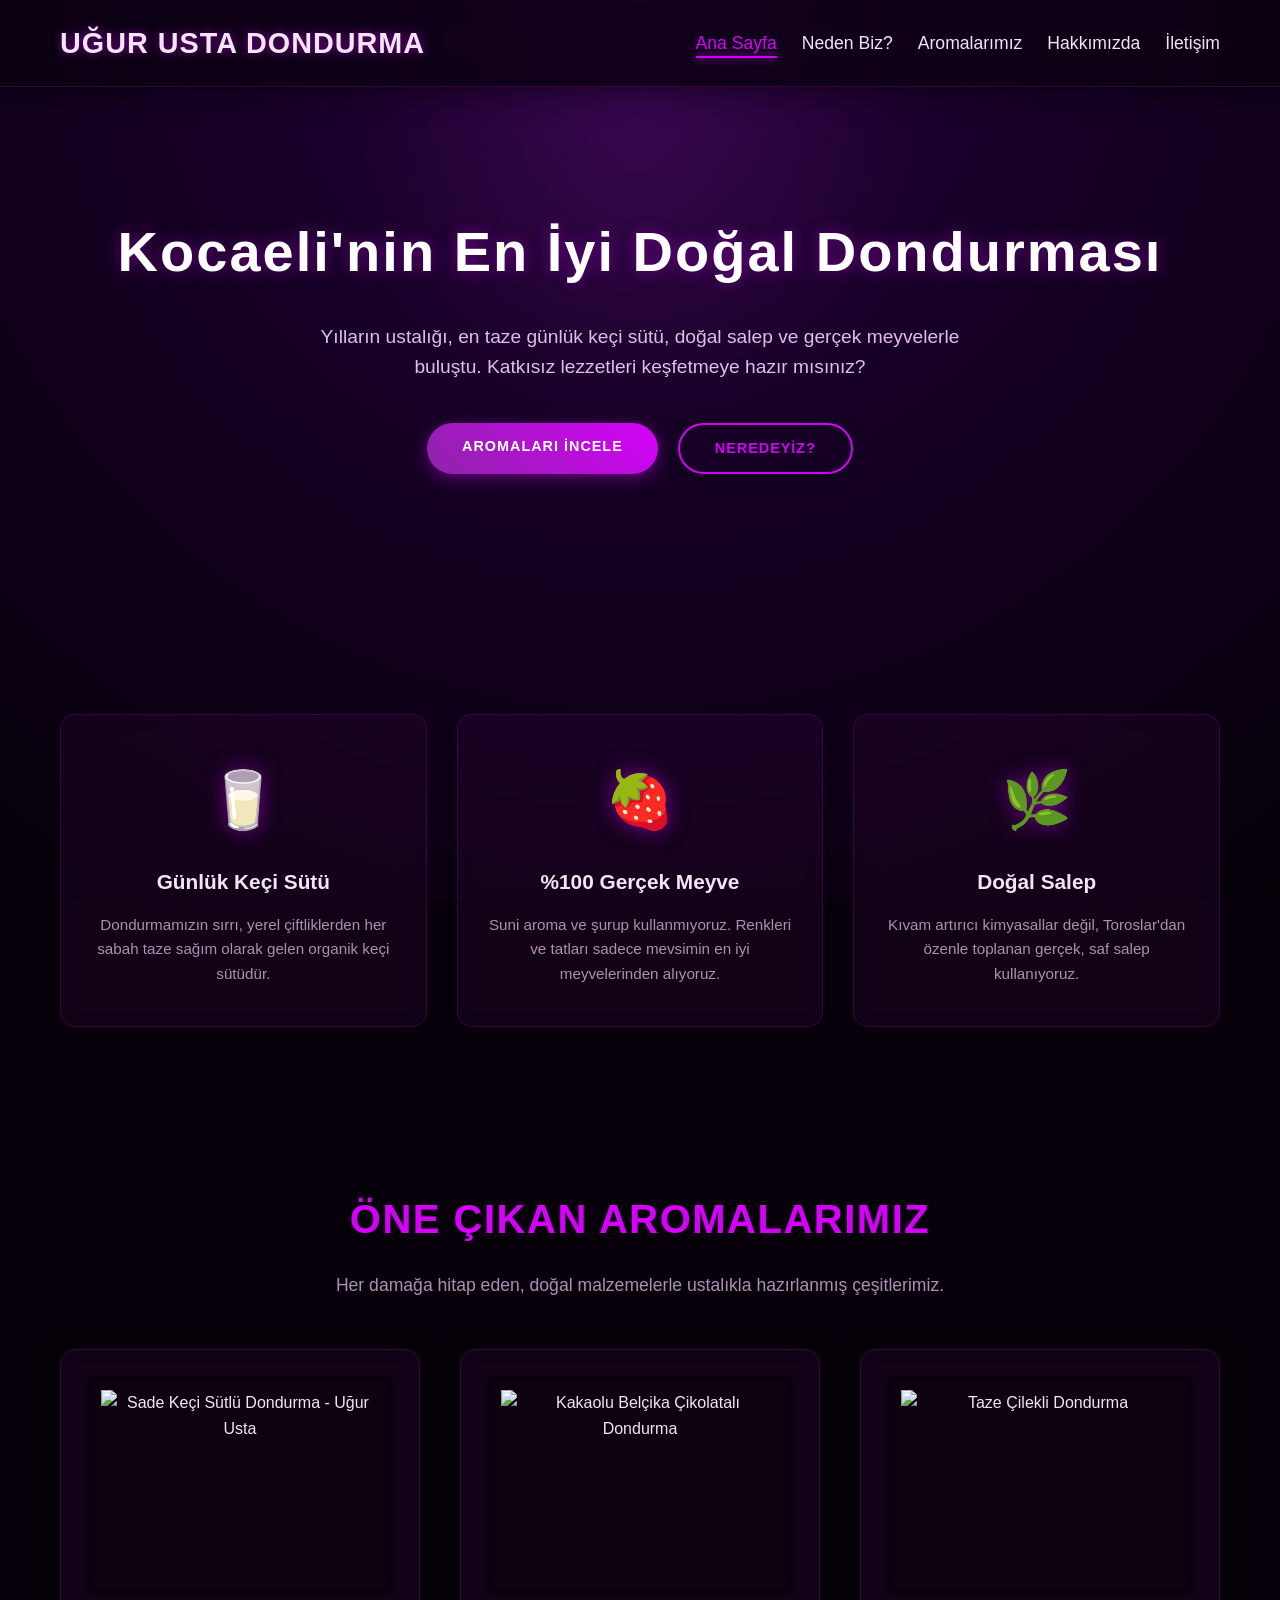
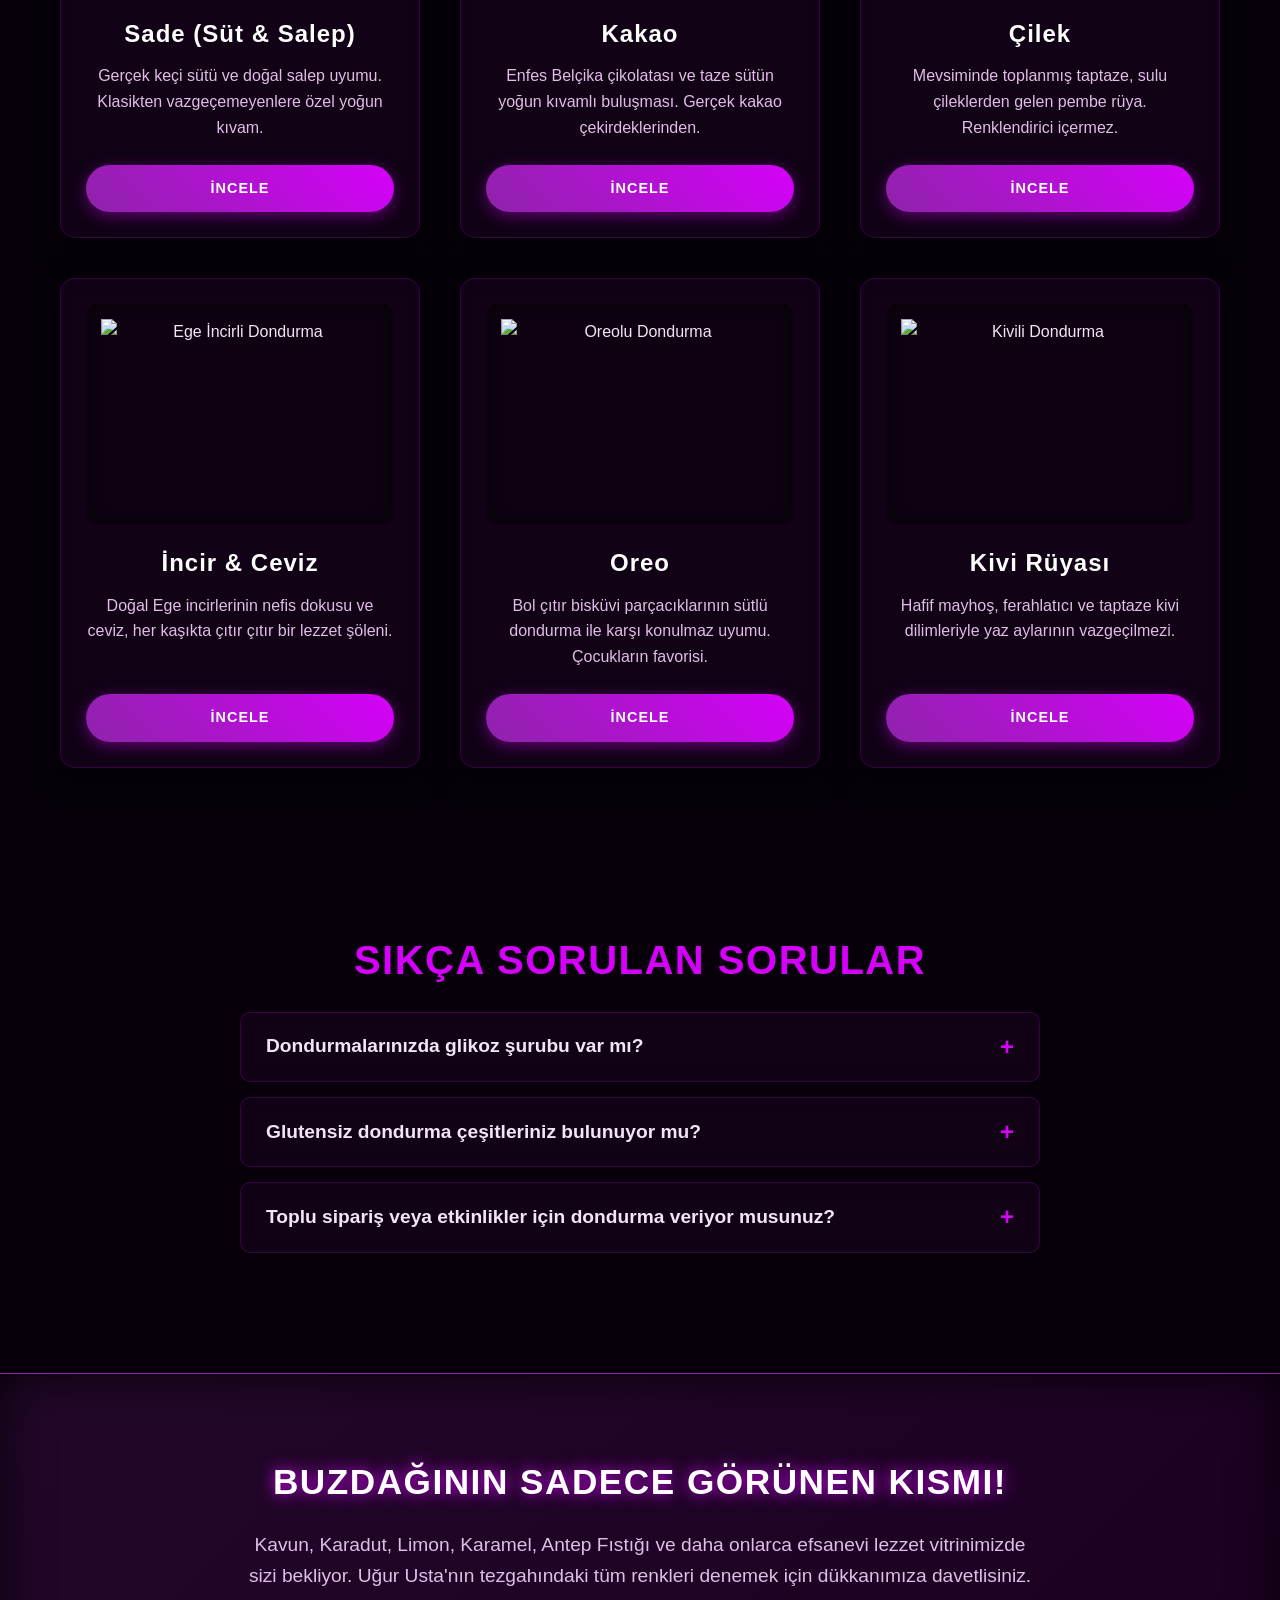
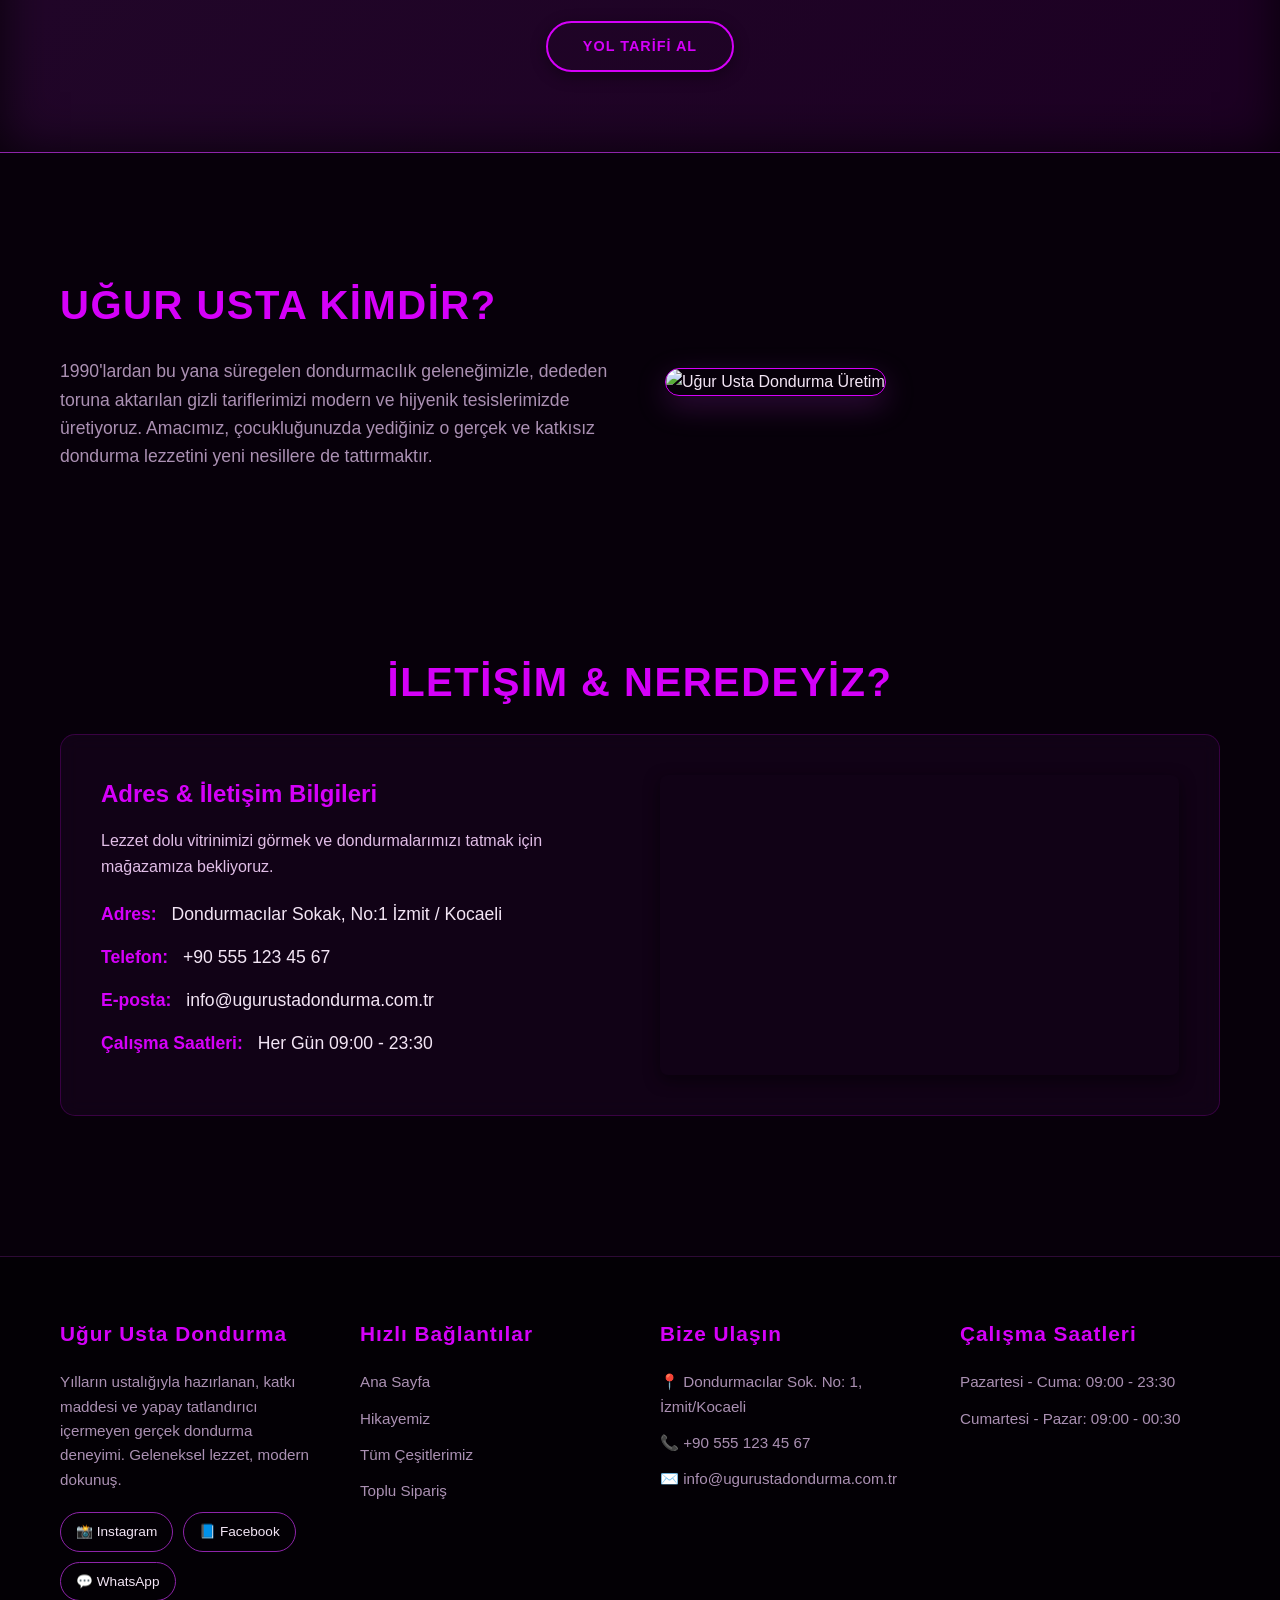
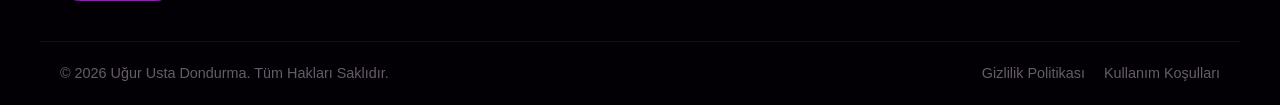
==== index.html @ 8ea198be "Add files via upload" ====
<!DOCTYPE html>
<html lang="tr">
<head>
    <meta charset="UTF-8">
    <meta name="viewport" content="width=device-width, initial-scale=1.0">
    
    <title>Uğur Usta Dondurma | Kocaeli'nin En İyi Doğal Dondurması</title>
    <meta name="description" content="Kocaeli'de günlük keçi sütü, gerçek meyveler ve salep ile hazırlanan %100 doğal, katkısız Uğur Usta Dondurması. İncir, Kakao, Oreo ve daha fazlası.">
    <meta name="keywords" content="dondurma, doğal dondurma, kocaeli dondurmacı, keçi sütlü dondurma, katkısız dondurma, uğur usta dondurma, taze dondurma">
    <meta name="author" content="Uğur Usta Dondurma">
    <link rel="canonical" href="https://www.ugurustadondurma.com.tr/">

    <meta property="og:title" content="Uğur Usta Dondurma | Doğal, Taze ve Gerçek Lezzet">
    <meta property="og:description" content="Gerçek keçi sütü ve Ege inciriyle hazırlanan efsanevi dondurmalarımızı keşfedin. Katkısız lezzet!">
    <meta property="og:image" content="images/og-image.jpg">
    <meta property="og:url" content="https://www.ugurustadondurma.com.tr/">
    <meta property="og:type" content="restaurant.ice_cream">
    
    <link rel="stylesheet" href="style.css">

    <script type="application/ld+json">
    {
      "@context": "https://schema.org",
      "@type": "IceCreamShop",
      "name": "Uğur Usta Dondurma",
      "image": "https://www.ugurustadondurma.com.tr/images/logo.webp",
      "@id": "",
      "url": "https://www.ugurustadondurma.com.tr",
      "telephone": "+905551234567",
      "address": {
        "@type": "PostalAddress",
        "streetAddress": "Dondurmacılar Sok. No: 1",
        "addressLocality": "İzmit",
        "addressRegion": "Kocaeli",
        "postalCode": "41000",
        "addressCountry": "TR"
      },
      "geo": {
        "@type": "GeoCoordinates",
        "latitude": 40.7654,
        "longitude": 29.9408
      },
      "openingHoursSpecification": {
        "@type": "OpeningHoursSpecification",
        "dayOfWeek": [
          "Monday", "Tuesday", "Wednesday", "Thursday", "Friday", "Saturday", "Sunday"
        ],
        "opens": "09:00",
        "closes": "23:30"
      },
      "priceRange": "₺₺"
    }
    </script>
</head>
<body>

    <header class="site-header">
        <div class="container header-container">
            <div class="logo">
                <a href="index.html" aria-label="Ana Sayfaya Dön">
                    <span class="logo-text">Uğur Usta Dondurma</span>
                </a>
            </div>
            <nav class="main-nav" aria-label="Ana Menü">
                <ul>
                    <li><a href="index.html" aria-current="page">Ana Sayfa</a></li>
                    <li><a href="#neden-biz">Neden Biz?</a></li>
                    <li><a href="#aromalar">Aromalarımız</a></li>
                    <li><a href="#hakkimizda">Hakkımızda</a></li>
                    <li><a href="#iletisim">İletişim</a></li>
                </ul>
            </nav>
        </div>
    </header>

    <main>
        <section class="hero-section">
            <div class="container">
                <h1>Kocaeli'nin En İyi Doğal Dondurması</h1>
                <p class="hero-subtitle">Yılların ustalığı, en taze günlük keçi sütü, doğal salep ve gerçek meyvelerle buluştu. Katkısız lezzetleri keşfetmeye hazır mısınız?</p>
                <div class="hero-buttons">
                    <a href="#aromalar" class="btn btn-primary">Aromaları İncele</a>
                    <a href="#iletisim" class="btn btn-secondary">Neredeyiz?</a>
                </div>
            </div>
        </section>

        <section id="neden-biz" class="features-section">
            <div class="container">
                <div class="features-grid">
                    <div class="feature-box">
                        <span class="feature-icon">🥛</span>
                        <h3>Günlük Keçi Sütü</h3>
                        <p>Dondurmamızın sırrı, yerel çiftliklerden her sabah taze sağım olarak gelen organik keçi sütüdür.</p>
                    </div>
                    <div class="feature-box">
                        <span class="feature-icon">🍓</span>
                        <h3>%100 Gerçek Meyve</h3>
                        <p>Suni aroma ve şurup kullanmıyoruz. Renkleri ve tatları sadece mevsimin en iyi meyvelerinden alıyoruz.</p>
                    </div>
                    <div class="feature-box">
                        <span class="feature-icon">🌿</span>
                        <h3>Doğal Salep</h3>
                        <p>Kıvam artırıcı kimyasallar değil, Toroslar'dan özenle toplanan gerçek, saf salep kullanıyoruz.</p>
                    </div>
                </div>
            </div>
        </section>

        <section id="aromalar" class="flavors-section">
            <div class="container">
                <h2>Öne Çıkan Aromalarımız</h2>
                <p class="section-desc">Her damağa hitap eden, doğal malzemelerle ustalıkla hazırlanmış çeşitlerimiz.</p>
                
                <div class="cards-grid">
                    <article class="flavor-card">
                        <img src="images/sade.webp" alt="Sade Keçi Sütlü Dondurma - Uğur Usta" loading="lazy" width="300" height="200">
                        <h3>Sade (Süt & Salep)</h3>
                        <p>Gerçek keçi sütü ve doğal salep uyumu. Klasikten vazgeçemeyenlere özel yoğun kıvam.</p>
                        <a href="sade.html" class="btn" title="Sade Dondurma Detayları">İncele</a>
                    </article>

                    <article class="flavor-card">
                        <img src="images/kakao.webp" alt="Kakaolu Belçika Çikolatalı Dondurma" loading="lazy" width="300" height="200">
                        <h3>Kakao</h3>
                        <p>Enfes Belçika çikolatası ve taze sütün yoğun kıvamlı buluşması. Gerçek kakao çekirdeklerinden.</p>
                        <a href="kakao.html" class="btn" title="Kakaolu Dondurma Detayları">İncele</a>
                    </article>

                    <article class="flavor-card">
                        <img src="images/cilek.webp" alt="Taze Çilekli Dondurma" loading="lazy" width="300" height="200">
                        <h3>Çilek</h3>
                        <p>Mevsiminde toplanmış taptaze, sulu çileklerden gelen pembe rüya. Renklendirici içermez.</p>
                        <a href="cilek.html" class="btn" title="Çilekli Dondurma Detayları">İncele</a>
                    </article>

                    <article class="flavor-card">
                        <img src="images/incir.webp" alt="Ege İncirli Dondurma" loading="lazy" width="300" height="200">
                        <h3>İncir & Ceviz</h3>
                        <p>Doğal Ege incirlerinin nefis dokusu ve ceviz, her kaşıkta çıtır çıtır bir lezzet şöleni.</p>
                        <a href="incir.html" class="btn" title="İncirli Dondurma Detayları">İncele</a>
                    </article>

                    <article class="flavor-card">
                        <img src="images/oreo.webp" alt="Oreolu Dondurma" loading="lazy" width="300" height="200">
                        <h3>Oreo</h3>
                        <p>Bol çıtır bisküvi parçacıklarının sütlü dondurma ile karşı konulmaz uyumu. Çocukların favorisi.</p>
                        <a href="oreo.html" class="btn" title="Oreolu Dondurma Detayları">İncele</a>
                    </article>

                    <article class="flavor-card">
                        <img src="images/kivi.webp" alt="Kivili Dondurma" loading="lazy" width="300" height="200">
                        <h3>Kivi Rüyası</h3>
                        <p>Hafif mayhoş, ferahlatıcı ve taptaze kivi dilimleriyle yaz aylarının vazgeçilmezi.</p>
                        <a href="kivi.html" class="btn" title="Kivili Dondurma Detayları">İncele</a>
                    </article>
                </div>
            </div>
        </section>

        <section class="faq-section">
            <div class="container">
                <h2>Sıkça Sorulan Sorular</h2>
                <div class="faq-accordion">
                    <details>
                        <summary>Dondurmalarınızda glikoz şurubu var mı?</summary>
                        <p>Hayır, Uğur Usta Dondurma olarak ürünlerimizde kesinlikle glikoz şurubu, suni tatlandırıcı veya renklendirici kullanmıyoruz. Sadece %100 pancar şekeri tercih ediyoruz.</p>
                    </details>
                    <details>
                        <summary>Glutensiz dondurma çeşitleriniz bulunuyor mu?</summary>
                        <p>Evet, meyveli (sorbe) ve sade sütlü dondurmalarımız tamamen glutensizdir. Bisküvili (Oreo vb.) çeşitlerimiz hariç güvenle tüketebilirsiniz.</p>
                    </details>
                    <details>
                        <summary>Toplu sipariş veya etkinlikler için dondurma veriyor musunuz?</summary>
                        <p>Düğün, nişan, doğum günü gibi özel etkinlikleriniz için Kocaeli içi özel soğutuculu araçlarımızla kilo ile dondurma siparişi almaktayız. Detaylar için iletişime geçebilirsiniz.</p>
                    </details>
                </div>
            </div>
        </section>

        <section class="cta-section">
            <div class="container cta-container">
                <div class="cta-content">
                    <h2>Buzdağının Sadece Görünen Kısmı!</h2>
                    <p>Kavun, Karadut, Limon, Karamel, Antep Fıstığı ve daha onlarca efsanevi lezzet vitrinimizde sizi bekliyor. Uğur Usta'nın tezgahındaki tüm renkleri denemek için dükkanımıza davetlisiniz.</p>
                    <a href="#iletisim" class="btn btn-outline">Yol Tarifi Al</a>
                </div>
            </div>
        </section>

        <section id="hakkimizda" class="about-section">
            <div class="container about-grid">
                <div class="about-text">
                    <h2>Uğur Usta Kimdir?</h2>
                    <p>1990'lardan bu yana süregelen dondurmacılık geleneğimizle, dededen toruna aktarılan gizli tariflerimizi modern ve hijyenik tesislerimizde üretiyoruz. Amacımız, çocukluğunuzda yediğiniz o gerçek ve katkısız dondurma lezzetini yeni nesillere de tattırmaktır.</p>
                </div>
                <div class="about-image">
                    <img src="images/ugur-usta-hakkimizda.webp" alt="Uğur Usta Dondurma Üretim" loading="lazy">
                </div>
            </div>
        </section>

        <section id="iletisim" class="contact-section">
            <div class="container">
                <h2>İletişim & Neredeyiz?</h2>
                <div class="contact-grid">
                    <div class="contact-info-box">
                        <h3>Adres & İletişim Bilgileri</h3>
                        <p>Lezzet dolu vitrinimizi görmek ve dondurmalarımızı tatmak için mağazamıza bekliyoruz.</p>
                        <ul class="contact-list">
                            <li><strong>Adres:</strong> Dondurmacılar Sokak, No:1 İzmit / Kocaeli</li>
                            <li><strong>Telefon:</strong> <a href="tel:+905551234567">+90 555 123 45 67</a></li>
                            <li><strong>E-posta:</strong> <a href="mailto:info@ugurustadondurma.com.tr">info@ugurustadondurma.com.tr</a></li>
                            <li><strong>Çalışma Saatleri:</strong> Her Gün 09:00 - 23:30</li>
                        </ul>
                    </div>
                    <div class="map-box">
                        <iframe 
                            src="https://www.google.com/maps/embed?pb=!1m18!1m12!1m3!1d3022.6174681640537!2d29.9385966!3d40.765432!2m3!1f0!2f0!3f0!3m2!1i1024!2i768!4f13.1!3m3!1m2!1s0x14cb4f66114eb70f%3A0x8e821b2b801a3!2zS29jYWVsaQ!5e0!3m2!1str!2str!4v1690000000000!5m2!1str!2str" 
                            width="100%" 
                            height="300" 
                            style="border:0; border-radius: 8px;" 
                            allowfullscreen="" 
                            loading="lazy" 
                            referrerpolicy="no-referrer-when-downgrade"
                            title="Uğur Usta Dondurma Harita Konumu">
                        </iframe>
                    </div>
                </div>
            </div>
        </section>
    </main>

    <footer class="site-footer">
        <div class="container footer-grid">
            
            <div class="footer-col brand-col">
                <h3>Uğur Usta Dondurma</h3>
                <p>Yılların ustalığıyla hazırlanan, katkı maddesi ve yapay tatlandırıcı içermeyen gerçek dondurma deneyimi. Geleneksel lezzet, modern dokunuş.</p>
                <div class="footer-social">
                    <a href="#" target="_blank" aria-label="Instagram Sayfamız">📸 Instagram</a>
                    <a href="#" target="_blank" aria-label="Facebook Sayfamız">📘 Facebook</a>
                    <a href="#" target="_blank" aria-label="WhatsApp İletişim">💬 WhatsApp</a>
                </div>
            </div>
            
            <div class="footer-col links-col">
                <h4>Hızlı Bağlantılar</h4>
                <ul>
                    <li><a href="index.html">Ana Sayfa</a></li>
                    <li><a href="#hakkimizda">Hikayemiz</a></li>
                    <li><a href="#aromalar">Tüm Çeşitlerimiz</a></li>
                    <li><a href="toplu-siparis.html">Toplu Sipariş</a></li>
                </ul>
            </div>

            <div class="footer-col contact-col">
                <h4>Bize Ulaşın</h4>
                <address>
                    <p>📍 Dondurmacılar Sok. No: 1, İzmit/Kocaeli</p>
                    <p>📞 <a href="tel:+905551234567">+90 555 123 45 67</a></p>
                    <p>✉️ <a href="mailto:info@ugurustadondurma.com.tr">info@ugurustadondurma.com.tr</a></p>
                </address>
            </div>
            
            <div class="footer-col hours-col">
                <h4>Çalışma Saatleri</h4>
                <ul class="hours-list">
                    <li><span>Pazartesi - Cuma:</span> <time datetime="09:00">09:00</time> - <time datetime="23:30">23:30</time></li>
                    <li><span>Cumartesi - Pazar:</span> <time datetime="09:00">09:00</time> - <time datetime="00:30">00:30</time></li>
                </ul>
            </div>

        </div>
        <div class="footer-bottom">
            <div class="container bottom-container">
                <p>&copy; 2026 Uğur Usta Dondurma. Tüm Hakları Saklıdır.</p>
                <div class="legal-links">
                    <a href="gizlilik-politikasi.html">Gizlilik Politikası</a>
                    <a href="kullanim-kosullari.html">Kullanım Koşulları</a>
                </div>
            </div>
        </div>
    </footer>

</body>
</html>
---- style.css ----
/* ==========================================================================
   UĞUR USTA DONDURMA - GELİŞMİŞ TEMA AYARLARI VE RENK PALETİ
   ========================================================================== */

:root {
    /* Siyah ve Koyu Mor Tonları */
    --bg-dark: #07000a; 
    --bg-gradient: radial-gradient(circle at top center, #23003a 0%, #050008 100%);
    
    /* Mor Tonları (Ön Planda) */
    --purple-primary: #8e24aa; 
    --purple-light: #e1bee7; 
    --purple-neon: #d500f9; 
    
    /* Cam Efekti Arka Planları (Glassmorphism) */
    --glass-bg: rgba(142, 36, 170, 0.08);
    --glass-border: rgba(213, 0, 249, 0.2);
    
    /* Metin Renkleri */
    --text-main: #f3e5f5; 
    --text-muted: #ab90b3; 
}

* {
    margin: 0;
    padding: 0;
    box-sizing: border-box;
    font-family: 'Segoe UI', Tahoma, Geneva, Verdana, sans-serif;
}

body {
    background: var(--bg-dark);
    background-image: var(--bg-gradient);
    background-attachment: fixed;
    color: var(--text-main);
    line-height: 1.6;
    min-height: 100vh;
    overflow-x: hidden;
}

.container {
    max-width: 1200px;
    margin: 0 auto;
    padding: 0 20px;
}

/* ==========================================================================
   HEADER & NAVİGASYON (Cam Efektli Üst Menü)
   ========================================================================== */
.site-header {
    background: rgba(7, 0, 10, 0.6);
    backdrop-filter: blur(15px);
    -webkit-backdrop-filter: blur(15px);
    border-bottom: 1px solid var(--glass-border);
    padding: 20px 0;
    position: sticky;
    top: 0;
    z-index: 1000;
    box-shadow: 0 4px 30px rgba(0, 0, 0, 0.5);
}

.header-container {
    display: flex;
    justify-content: space-between;
    align-items: center;
}

.logo a {
    text-decoration: none;
    color: var(--text-main);
    font-size: 1.8rem;
    font-weight: 800;
    letter-spacing: 1px;
    text-transform: uppercase;
    text-shadow: 0 0 10px rgba(213, 0, 249, 0.6);
    transition: text-shadow 0.3s ease;
}

.logo a:hover {
    text-shadow: 0 0 20px var(--purple-neon);
}

.main-nav ul {
    list-style: none;
    display: flex;
    gap: 25px;
}

.main-nav a {
    text-decoration: none;
    color: var(--text-main);
    font-weight: 500;
    font-size: 1.1rem;
    position: relative;
    padding-bottom: 5px;
    transition: color 0.3s;
}

.main-nav a::after {
    content: '';
    position: absolute;
    width: 0;
    height: 2px;
    bottom: 0;
    left: 0;
    background-color: var(--purple-neon);
    transition: width 0.3s ease;
    box-shadow: 0 0 8px var(--purple-neon);
}

.main-nav a:hover, .main-nav a[aria-current="page"] {
    color: var(--purple-neon);
}

.main-nav a:hover::after, .main-nav a[aria-current="page"]::after {
    width: 100%;
}

/* ==========================================================================
   HERO (KARŞILAMA ALANI) VE BUTONLAR
   ========================================================================== */
.hero-section {
    text-align: center;
    padding: 120px 20px;
    position: relative;
    overflow: hidden;
}

.hero-section::before {
    content: '';
    position: absolute;
    top: -50%;
    left: 50%;
    transform: translateX(-50%);
    width: 600px;
    height: 600px;
    background: radial-gradient(circle, rgba(142,36,170,0.2) 0%, rgba(0,0,0,0) 70%);
    z-index: -1;
}

.hero-section h1 {
    font-size: 3.5rem;
    margin-bottom: 25px;
    color: #fff;
    text-shadow: 0 0 15px rgba(213, 0, 249, 0.4);
    letter-spacing: 2px;
}

.hero-subtitle {
    font-size: 1.2rem;
    color: var(--purple-light);
    max-width: 700px;
    margin: 0 auto 40px auto;
}

.hero-buttons {
    display: flex;
    justify-content: center;
    gap: 20px;
    flex-wrap: wrap;
}

/* Genel Buton Stili */
.btn {
    display: inline-block;
    padding: 12px 35px;
    text-decoration: none;
    border-radius: 30px;
    font-weight: 600;
    letter-spacing: 1px;
    text-transform: uppercase;
    font-size: 0.9rem;
    transition: all 0.3s ease;
    cursor: pointer;
}

.btn-primary, .flavor-card .btn {
    background: linear-gradient(45deg, var(--purple-primary), var(--purple-neon));
    color: #fff;
    box-shadow: 0 4px 15px rgba(213, 0, 249, 0.4);
    border: none;
}

.btn-primary:hover, .flavor-card .btn:hover {
    transform: scale(1.05);
    box-shadow: 0 6px 25px rgba(213, 0, 249, 0.7);
}

.btn-secondary, .btn-outline {
    background: transparent;
    color: var(--purple-neon);
    border: 2px solid var(--purple-neon);
    box-shadow: 0 4px 15px rgba(0, 0, 0, 0.4);
}

.btn-secondary:hover, .btn-outline:hover {
    background: var(--purple-neon);
    color: #fff;
    transform: scale(1.05);
    box-shadow: 0 6px 25px rgba(213, 0, 249, 0.5);
}

/* ==========================================================================
   GENEL BÖLÜM (SECTION) AYARLARI
   ========================================================================== */
section {
    padding: 80px 0;
}

section h2 {
    text-align: center;
    color: var(--purple-neon);
    margin-bottom: 20px;
    font-size: 2.5rem;
    text-transform: uppercase;
    letter-spacing: 1.5px;
}

.section-desc {
    text-align: center;
    margin-bottom: 50px;
    color: var(--text-muted);
    font-size: 1.1rem;
}

/* ==========================================================================
   NEDEN BİZ? (ÖZELLİKLER BÖLÜMÜ)
   ========================================================================== */
.features-grid {
    display: grid;
    grid-template-columns: repeat(auto-fit, minmax(300px, 1fr));
    gap: 30px;
    margin-top: 40px;
}

.feature-box {
    background: var(--glass-bg);
    border: 1px solid var(--glass-border);
    border-radius: 15px;
    padding: 40px 25px;
    text-align: center;
    backdrop-filter: blur(10px);
    transition: transform 0.3s;
}

.feature-box:hover {
    transform: translateY(-5px);
    border-color: var(--purple-neon);
    box-shadow: 0 10px 30px rgba(142, 36, 170, 0.2);
}

.feature-icon {
    font-size: 3.5rem;
    display: block;
    margin-bottom: 20px;
    filter: drop-shadow(0 0 10px rgba(213, 0, 249, 0.5));
}

.feature-box h3 {
    color: var(--text-main);
    margin-bottom: 15px;
    font-size: 1.3rem;
}

.feature-box p {
    color: var(--text-muted);
    font-size: 0.95rem;
}

/* ==========================================================================
   AROMALAR (DONDURMA KARTLARI)
   ========================================================================== */
.cards-grid {
    display: grid;
    grid-template-columns: repeat(auto-fit, minmax(320px, 1fr));
    gap: 40px;
}

.flavor-card {
    background: var(--glass-bg);
    border: 1px solid var(--glass-border);
    border-radius: 15px;
    padding: 25px;
    text-align: center;
    backdrop-filter: blur(10px);
    -webkit-backdrop-filter: blur(10px);
    transition: all 0.4s ease;
    box-shadow: 0 10px 30px rgba(0, 0, 0, 0.5);
    position: relative;
    overflow: hidden;
    display: flex;
    flex-direction: column;
}

.flavor-card:hover {
    transform: translateY(-10px);
    border-color: var(--purple-neon);
    box-shadow: 0 15px 40px rgba(213, 0, 249, 0.2);
    background: rgba(142, 36, 170, 0.15);
}

.flavor-card img {
    width: 100%;
    height: 220px; 
    object-fit: contain; 
    border-radius: 10px;
    margin-bottom: 20px;
    background: rgba(0, 0, 0, 0.2); 
    padding: 15px; 
    box-shadow: inset 0 0 15px rgba(0,0,0,0.5);
    transition: transform 0.4s cubic-bezier(0.25, 0.46, 0.45, 0.94); 
    transform-origin: center; 
}

.flavor-card:hover img {
    transform: scale(1.08);
}

.flavor-card h3 {
    color: #fff;
    margin-bottom: 10px;
    font-size: 1.5rem;
    letter-spacing: 1px;
}

.flavor-card p {
    color: var(--purple-light);
    margin-bottom: 25px;
    flex-grow: 1; /* Butonların aynı hizada kalmasını sağlar */
}

/* ==========================================================================
   SIKÇA SORULAN SORULAR (FAQ ACCORDION)
   ========================================================================== */
.faq-accordion {
    max-width: 800px;
    margin: 0 auto;
    display: flex;
    flex-direction: column;
    gap: 15px;
}

.faq-accordion details {
    background: var(--glass-bg);
    border: 1px solid var(--glass-border);
    border-radius: 10px;
    padding: 15px 25px;
    backdrop-filter: blur(10px);
    transition: all 0.3s;
}

.faq-accordion details[open] {
    border-color: var(--purple-neon);
    box-shadow: 0 0 20px rgba(142, 36, 170, 0.2);
}

.faq-accordion summary {
    font-size: 1.2rem;
    font-weight: 600;
    color: var(--text-main);
    cursor: pointer;
    list-style: none;
    display: flex;
    justify-content: space-between;
    align-items: center;
}

.faq-accordion summary::-webkit-details-marker {
    display: none;
}

.faq-accordion summary::after {
    content: '+';
    font-size: 1.5rem;
    color: var(--purple-neon);
    transition: transform 0.3s;
}

.faq-accordion details[open] summary::after {
    transform: rotate(45deg);
}

.faq-accordion p {
    margin-top: 15px;
    padding-top: 15px;
    border-top: 1px solid rgba(255, 255, 255, 0.1);
    color: var(--text-muted);
}

/* ==========================================================================
   CTA (DÜKKANA DAVET ALANI)
   ========================================================================== */
.cta-section {
    background: linear-gradient(135deg, rgba(142, 36, 170, 0.2), rgba(213, 0, 249, 0.1));
    border-top: 1px solid var(--purple-primary);
    border-bottom: 1px solid var(--purple-primary);
    text-align: center;
    padding: 80px 20px;
    margin: 40px 0;
    box-shadow: inset 0 0 50px rgba(0,0,0,0.8);
}

.cta-content {
    max-width: 800px;
    margin: 0 auto;
}

.cta-content h2 {
    color: #fff;
    text-shadow: 0 0 15px var(--purple-neon);
    margin-bottom: 20px;
    font-size: 2.2rem;
}

.cta-content p {
    color: var(--purple-light);
    font-size: 1.2rem;
    margin-bottom: 30px;
}

/* ==========================================================================
   HAKKIMIZDA & İLETİŞİM ALANLARI
   ========================================================================== */
.about-grid {
    display: grid;
    grid-template-columns: 1fr 1fr;
    gap: 50px;
    align-items: center;
}

.about-text h2 {
    text-align: left;
}

.about-text p {
    font-size: 1.1rem;
    color: var(--text-muted);
    margin-bottom: 20px;
}

.about-image img {
    width: 100%;
    border-radius: 20px;
    border: 1px solid var(--purple-neon);
    box-shadow: 0 10px 30px rgba(142, 36, 170, 0.3);
}

.contact-grid {
    display: grid;
    grid-template-columns: 1fr 1fr;
    gap: 40px;
    background: var(--glass-bg);
    border: 1px solid var(--glass-border);
    padding: 40px;
    border-radius: 15px;
    backdrop-filter: blur(10px);
}

.contact-info-box h3 {
    color: var(--purple-neon);
    margin-bottom: 15px;
    font-size: 1.5rem;
}

.contact-info-box p {
    color: var(--purple-light);
    margin-bottom: 20px;
}

.contact-list {
    list-style: none;
}

.contact-list li {
    margin-bottom: 15px;
    font-size: 1.1rem;
    color: var(--text-main);
}

.contact-list strong {
    color: var(--purple-neon);
    margin-right: 10px;
}

.contact-list a {
    color: var(--text-main);
    text-decoration: none;
    transition: color 0.3s;
}

.contact-list a:hover {
    color: var(--purple-neon);
}

.map-box iframe {
    display: block;
    box-shadow: 0 5px 15px rgba(0,0,0,0.5);
}

/* ==========================================================================
   GELİŞMİŞ FOOTER (SEO UYUMLU FAT FOOTER)
   ========================================================================== */
.site-footer {
    background: #030005;
    border-top: 1px solid rgba(142, 36, 170, 0.3);
    padding: 60px 0 20px;
    margin-top: 60px;
}

.footer-grid {
    display: grid;
    grid-template-columns: repeat(auto-fit, minmax(220px, 1fr));
    gap: 40px;
    border-bottom: 1px solid rgba(142, 36, 170, 0.2);
    padding-bottom: 40px;
    margin-bottom: 20px;
}

.footer-col h3, .footer-col h4 {
    color: var(--purple-neon);
    margin-bottom: 20px;
    font-size: 1.3rem;
    letter-spacing: 1px;
}

.footer-col p, .footer-col address p, .footer-col li {
    color: var(--text-muted);
    font-size: 0.95rem;
    margin-bottom: 12px;
    font-style: normal;
}

.footer-col ul {
    list-style: none;
}

.footer-col a {
    color: var(--text-muted);
    text-decoration: none;
    transition: color 0.3s;
}

.footer-col a:hover {
    color: var(--purple-neon);
}

.footer-social {
    display: flex;
    flex-wrap: wrap;
    gap: 10px;
    margin-top: 20px;
}

.footer-social a {
    display: inline-block;
    padding: 8px 15px;
    border: 1px solid var(--purple-primary);
    color: var(--text-main);
    border-radius: 20px;
    text-decoration: none;
    transition: all 0.3s;
    font-size: 0.85rem;
}

.footer-social a:hover {
    background: var(--purple-primary);
    color: #fff;
    box-shadow: 0 0 10px var(--purple-neon);
}

.bottom-container {
    display: flex;
    justify-content: space-between;
    align-items: center;
    flex-wrap: wrap;
    gap: 15px;
    font-size: 0.9rem;
    color: #665b6b;
}

.legal-links a {
    color: #665b6b;
    margin-left: 15px;
    text-decoration: none;
    transition: color 0.3s;
}

.legal-links a:hover {
    color: var(--purple-light);
}


/* ==========================================================================
   ALT SAYFA (ÜRÜN DETAY SAYFASI) TASARIMI
   ========================================================================== */
.flavor-detail-section {
    padding: 40px 0 80px; 
}

.flavor-detail-container {
    display: flex;
    align-items: flex-start; 
    gap: 50px;
    background: var(--glass-bg);
    border: 1px solid var(--glass-border);
    border-radius: 20px;
    padding: 40px;
    backdrop-filter: blur(10px);
}

.flavor-image {
    flex: 0 0 40%; 
    display: flex;
    justify-content: center;
}

.flavor-image img {
    width: 100%;
    max-width: 400px; 
    object-fit: contain; 
    border-radius: 15px;
    background: rgba(0,0,0,0.2); 
    padding: 20px; 
    box-shadow: inset 0 0 20px rgba(0,0,0,0.5), 0 10px 30px rgba(213, 0, 249, 0.2);
}

.flavor-info {
    flex: 1; 
}

.flavor-info h1 {
    font-size: 3rem;
    color: var(--purple-neon);
    margin-bottom: 20px;
    text-transform: uppercase;
    text-align: left;
}

.lead-text {
    font-size: 1.3rem;
    color: #fff;
    font-weight: 500;
    margin-bottom: 20px;
    border-left: 3px solid var(--purple-neon);
    padding-left: 15px;
}

.flavor-info p {
    font-size: 1.1rem;
    color: var(--text-muted);
    margin-bottom: 20px;
}

.tags {
    margin-bottom: 25px;
    display: flex;
    gap: 10px;
    flex-wrap: wrap;
}

.badge {
    background: rgba(213, 0, 249, 0.15);
    color: var(--purple-neon);
    padding: 6px 15px;
    border-radius: 15px;
    font-size: 0.85rem;
    font-weight: 600;
    border: 1px solid rgba(213, 0, 249, 0.3);
    text-transform: uppercase;
    letter-spacing: 0.5px;
}

.ingredients {
    background: rgba(0,0,0,0.3);
    padding: 25px;
    border-radius: 10px;
    border-left: 4px solid var(--purple-primary);
    margin-bottom: 30px;
}

.ingredients h3 {
    color: var(--purple-light);
    margin-bottom: 15px;
    font-size: 1.2rem;
}

.ingredients ul {
    list-style-position: inside;
    color: var(--text-muted);
}

.ingredients ul li {
    margin-bottom: 8px;
}

.back-link {
    display: inline-block;
    margin-bottom: 25px;
    color: var(--purple-light);
    text-decoration: none;
    font-weight: bold;
    transition: color 0.3s;
    font-size: 1.1rem;
}

.back-link:hover {
    color: var(--purple-neon);
}


/* ==========================================================================
   MOBİL UYUMLULUK VE MEDYA SORGULARI (DÜZELTİLDİ VE TOPARLANDI)
   ========================================================================== */

/* Tablet & Küçük Ekranlar */
@media (max-width: 900px) {
    .about-grid {
        grid-template-columns: 1fr;
        text-align: center;
    }
    
    .about-text h2 {
        text-align: center;
    }
    
    .contact-grid {
        grid-template-columns: 1fr;
    }

    .flavor-detail-container {
        flex-direction: column; 
        align-items: center;
        padding: 25px;
        gap: 30px;
    }
    
    .flavor-image {
        flex: 1;
        width: 100%;
    }
    
    .flavor-image img {
        max-height: 350px; 
    }
    
    .flavor-info h1 {
        font-size: 2.5rem; 
        text-align: center;
        border: none;
    }
    
    .lead-text {
        text-align: center;
        border-left: none;
        border-top: 3px solid var(--purple-neon);
        padding-left: 0;
        padding-top: 15px;
    }

    .flavor-info p {
        text-align: center;
    }
    
    .tags {
        justify-content: center; 
    }
    
    .ingredients {
        text-align: left; 
    }
}

/* Telefonlar */
@media (max-width: 768px) {
    .header-container {
        flex-direction: column;
        gap: 15px;
    }
    
    .hero-section h1 {
        font-size: 2.2rem;
    }
    
    .hero-subtitle {
        font-size: 1rem;
    }
    
    section h2 {
        font-size: 2rem;
    }
    
    .cta-content h2 {
        font-size: 1.8rem;
    }

    .bottom-container {
        flex-direction: column;
        text-align: center;
    }
    
    .legal-links {
        margin-top: 10px;
    }
    
    .legal-links a {
        margin: 0 10px;
    }
}
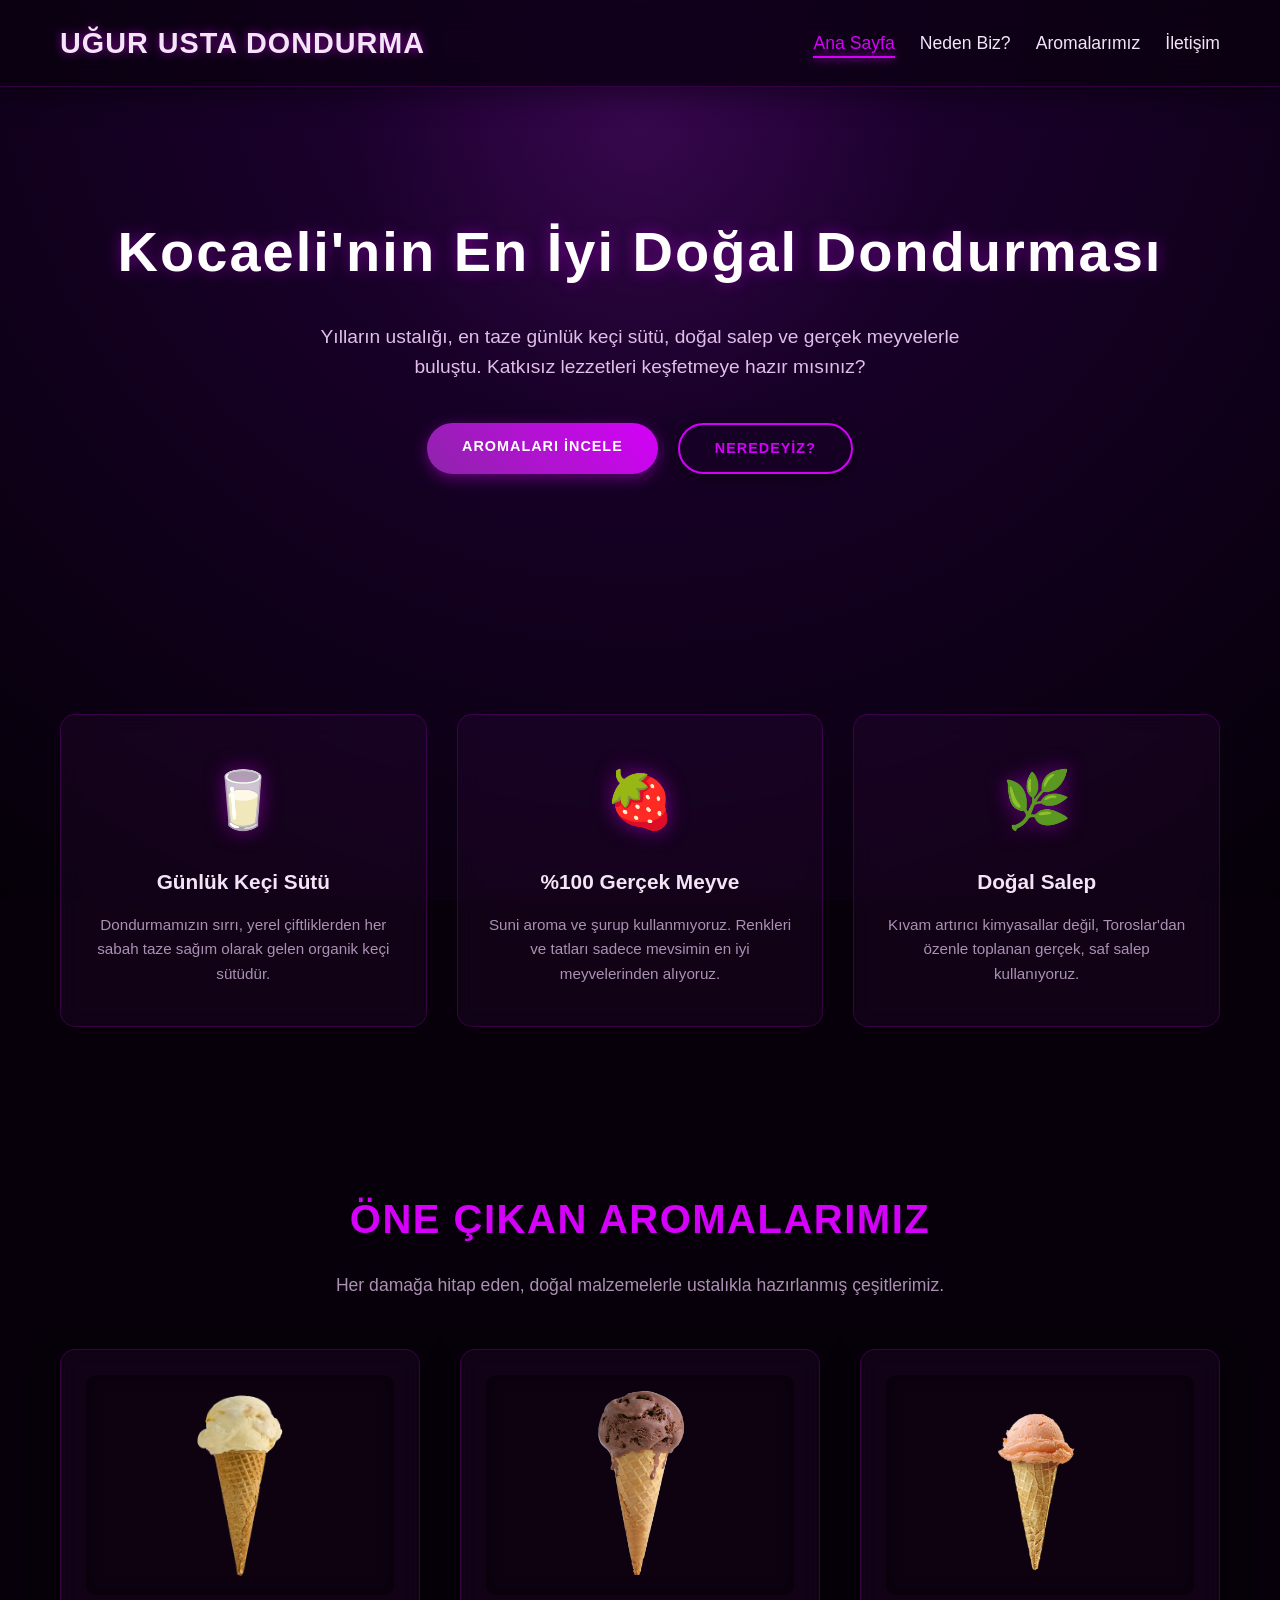
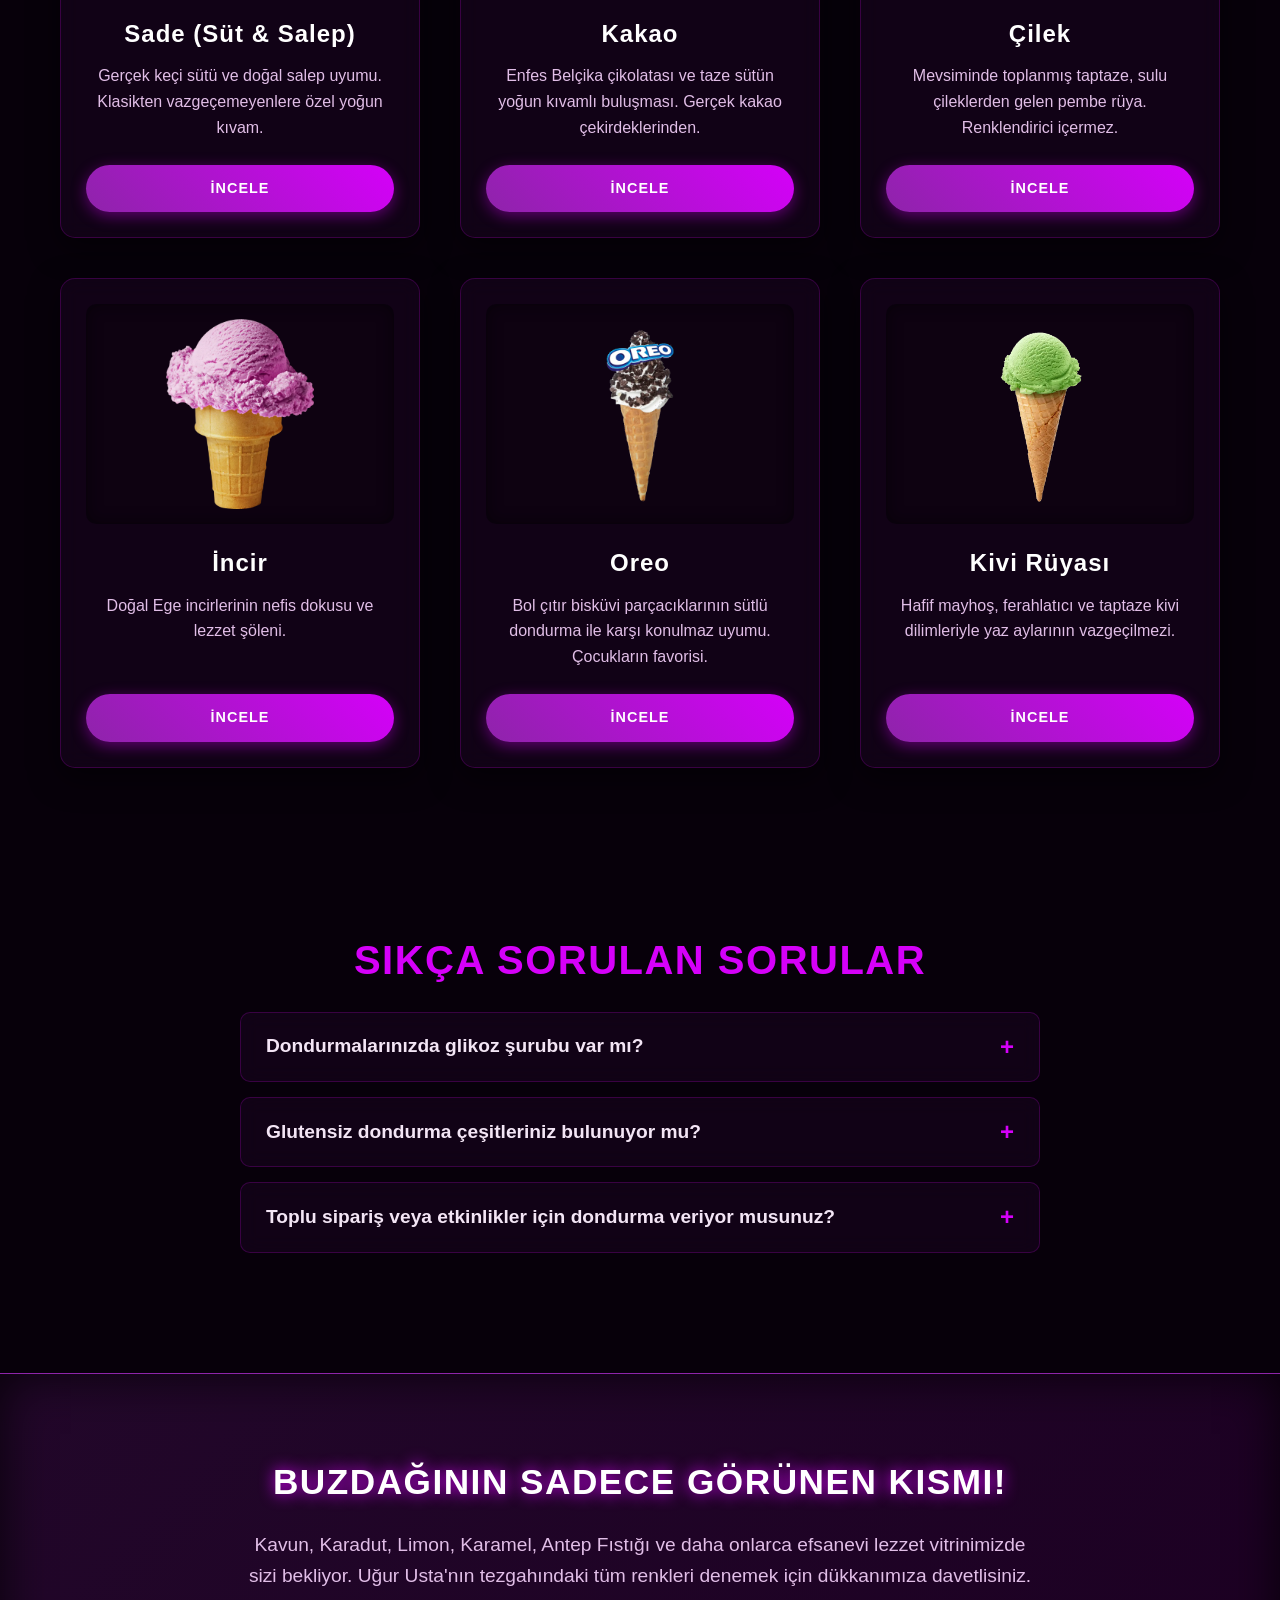
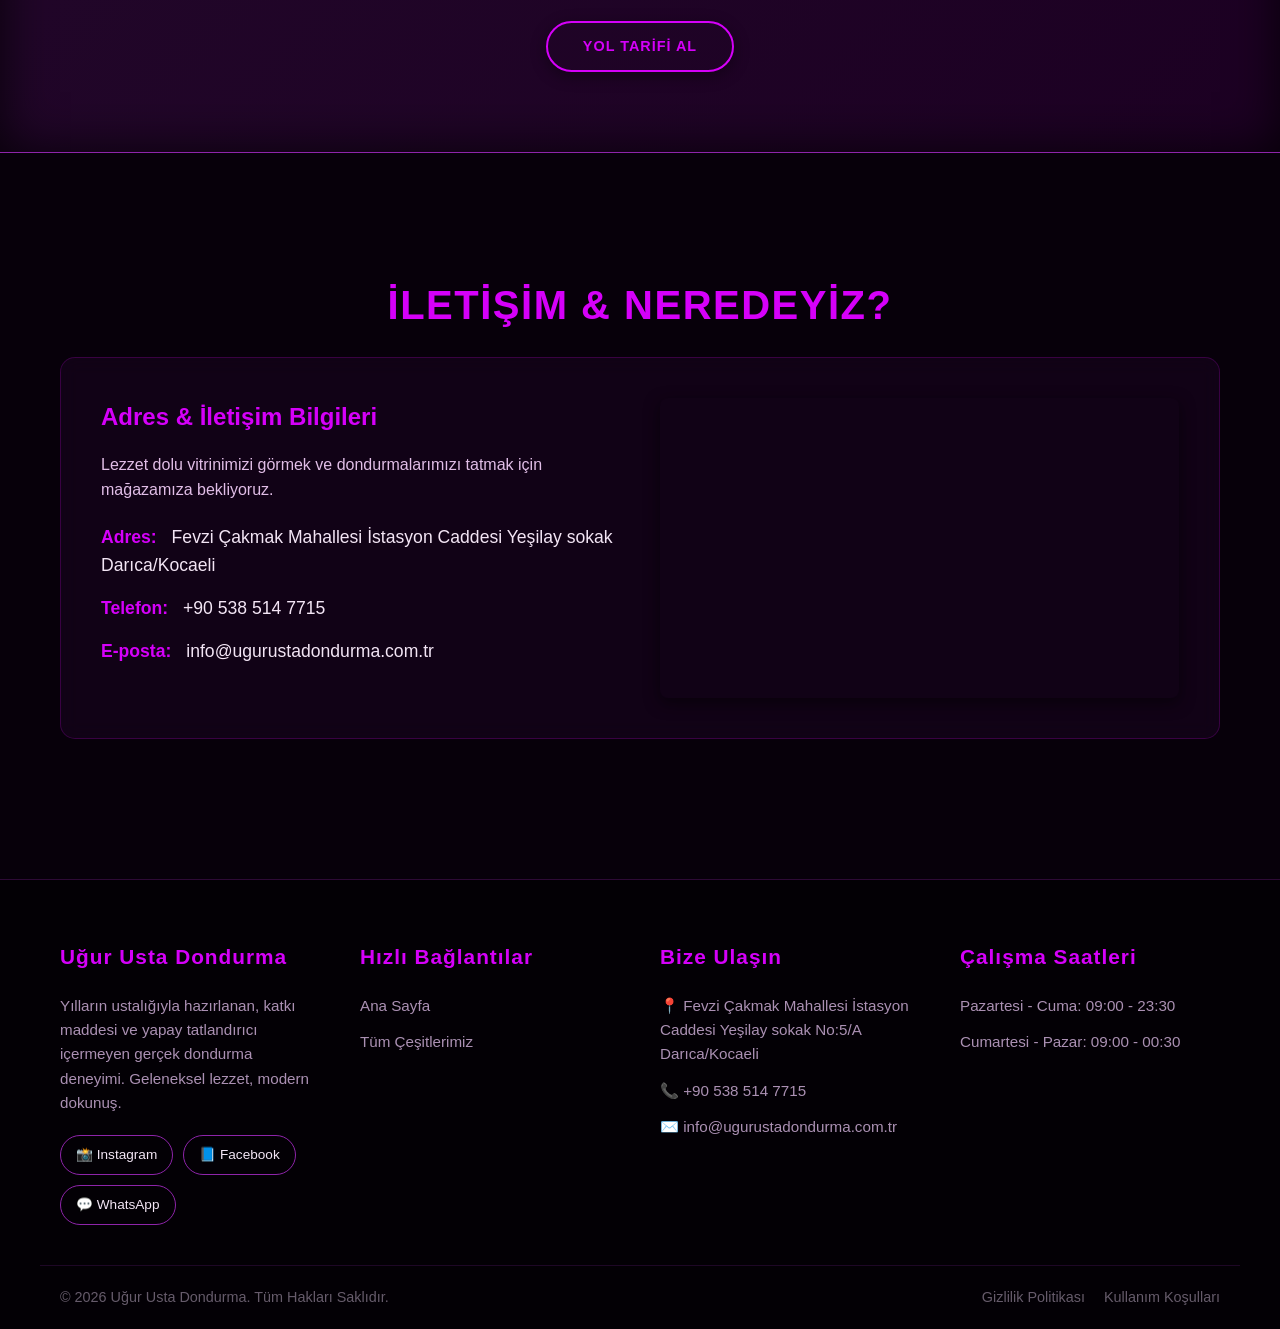
==== commit f367b4c0: "Fix HTML encoding issues in index.html" ====
--- a/index.html
+++ b/index.html
@@ -66,7 +66,6 @@
                     <li><a href="index.html" aria-current="page">Ana Sayfa</a></li>
                     <li><a href="#neden-biz">Neden Biz?</a></li>
                     <li><a href="#aromalar">Aromalarımız</a></li>
-                    <li><a href="#hakkimizda">Hakkımızda</a></li>
                     <li><a href="#iletisim">İletişim</a></li>
                 </ul>
             </nav>
@@ -136,8 +135,8 @@
 
                     <article class="flavor-card">
                         <img src="images/incir.webp" alt="Ege İncirli Dondurma" loading="lazy" width="300" height="200">
-                        <h3>İncir & Ceviz</h3>
-                        <p>Doğal Ege incirlerinin nefis dokusu ve ceviz, her kaşıkta çıtır çıtır bir lezzet şöleni.</p>
+                        <h3>İncir</h3>
+                        <p>Doğal Ege incirlerinin nefis dokusu ve lezzet şöleni.</p>
                         <a href="incir.html" class="btn" title="İncirli Dondurma Detayları">İncele</a>
                     </article>
 
@@ -188,18 +187,6 @@
             </div>
         </section>
 
-        <section id="hakkimizda" class="about-section">
-            <div class="container about-grid">
-                <div class="about-text">
-                    <h2>Uğur Usta Kimdir?</h2>
-                    <p>1990'lardan bu yana süregelen dondurmacılık geleneğimizle, dededen toruna aktarılan gizli tariflerimizi modern ve hijyenik tesislerimizde üretiyoruz. Amacımız, çocukluğunuzda yediğiniz o gerçek ve katkısız dondurma lezzetini yeni nesillere de tattırmaktır.</p>
-                </div>
-                <div class="about-image">
-                    <img src="images/ugur-usta-hakkimizda.webp" alt="Uğur Usta Dondurma Üretim" loading="lazy">
-                </div>
-            </div>
-        </section>
-
         <section id="iletisim" class="contact-section">
             <div class="container">
                 <h2>İletişim & Neredeyiz?</h2>
@@ -208,15 +195,14 @@
                         <h3>Adres & İletişim Bilgileri</h3>
                         <p>Lezzet dolu vitrinimizi görmek ve dondurmalarımızı tatmak için mağazamıza bekliyoruz.</p>
                         <ul class="contact-list">
-                            <li><strong>Adres:</strong> Dondurmacılar Sokak, No:1 İzmit / Kocaeli</li>
-                            <li><strong>Telefon:</strong> <a href="tel:+905551234567">+90 555 123 45 67</a></li>
+                            <li><strong>Adres:</strong> Fevzi Çakmak Mahallesi İstasyon Caddesi Yeşilay sokak Darıca/Kocaeli</li>
+                            <li><strong>Telefon:</strong> <a href="tel:+905551234567">+90 538 514 7715</a></li>
                             <li><strong>E-posta:</strong> <a href="mailto:info@ugurustadondurma.com.tr">info@ugurustadondurma.com.tr</a></li>
-                            <li><strong>Çalışma Saatleri:</strong> Her Gün 09:00 - 23:30</li>
                         </ul>
                     </div>
                     <div class="map-box">
                         <iframe 
-                            src="https://www.google.com/maps/embed?pb=!1m18!1m12!1m3!1d3022.6174681640537!2d29.9385966!3d40.765432!2m3!1f0!2f0!3f0!3m2!1i1024!2i768!4f13.1!3m3!1m2!1s0x14cb4f66114eb70f%3A0x8e821b2b801a3!2zS29jYWVsaQ!5e0!3m2!1str!2str!4v1690000000000!5m2!1str!2str" 
+                            src="https://www.google.com/maps/embed?pb=!1m14!1m8!1m3!1d3021.2089168058633!2d29.4077728!3d40.779421!3m2!1i1024!2i768!4f13.1!3m3!1m2!1s0x14cadff3a383a0cb%3A0x84a799257d829429!2zRmV2emkgw4dha21haywgWWXFn2lsYXkgU2suIE5vOjUgRDphLCA0MTcwMCBEYXLEsWNhL0tvY2FlbGk!5e0!3m2!1str!2str!4v1781913267335!5m2!1str!2str" 
                             width="100%" 
                             height="300" 
                             style="border:0; border-radius: 8px;" 
@@ -234,31 +220,29 @@
     <footer class="site-footer">
         <div class="container footer-grid">
             
-            <div class="footer-col brand-col">
-                <h3>Uğur Usta Dondurma</h3>
-                <p>Yılların ustalığıyla hazırlanan, katkı maddesi ve yapay tatlandırıcı içermeyen gerçek dondurma deneyimi. Geleneksel lezzet, modern dokunuş.</p>
-                <div class="footer-social">
-                    <a href="#" target="_blank" aria-label="Instagram Sayfamız">📸 Instagram</a>
-                    <a href="#" target="_blank" aria-label="Facebook Sayfamız">📘 Facebook</a>
-                    <a href="#" target="_blank" aria-label="WhatsApp İletişim">💬 WhatsApp</a>
-                </div>
-            </div>
+<div class="footer-col brand-col">
+    <h3>Uğur Usta Dondurma</h3>
+    <p>Yılların ustalığıyla hazırlanan, katkı maddesi ve yapay tatlandırıcı içermeyen gerçek dondurma deneyimi. Geleneksel lezzet, modern dokunuş.</p>
+    <div class="footer-social">
+        <a href="https://www.instagram.com/ugur.usta.dondurma/" target="_blank" aria-label="Instagram Sayfamız">📸 Instagram</a>
+        <a href="https://www.facebook.com/profile.php?id=61591265000801" target="_blank" aria-label="Facebook Sayfamız">📘 Facebook</a>
+        <a href="https://wa.me/905385147715" target="_blank" aria-label="WhatsApp İletişim">💬 WhatsApp</a>
+    </div>
+</div>
             
             <div class="footer-col links-col">
                 <h4>Hızlı Bağlantılar</h4>
                 <ul>
                     <li><a href="index.html">Ana Sayfa</a></li>
-                    <li><a href="#hakkimizda">Hikayemiz</a></li>
                     <li><a href="#aromalar">Tüm Çeşitlerimiz</a></li>
-                    <li><a href="toplu-siparis.html">Toplu Sipariş</a></li>
                 </ul>
             </div>
 
             <div class="footer-col contact-col">
                 <h4>Bize Ulaşın</h4>
                 <address>
-                    <p>📍 Dondurmacılar Sok. No: 1, İzmit/Kocaeli</p>
-                    <p>📞 <a href="tel:+905551234567">+90 555 123 45 67</a></p>
+                    <p>📍 Fevzi Çakmak Mahallesi İstasyon Caddesi Yeşilay sokak No:5/A  Darıca/Kocaeli</p>
+                    <p>📞 <a href="tel:+905551234567">+90 538 514 7715</a></p>
                     <p>✉️ <a href="mailto:info@ugurustadondurma.com.tr">info@ugurustadondurma.com.tr</a></p>
                 </address>
             </div>
@@ -284,4 +268,4 @@
     </footer>
 
 </body>
-</html>+</html>
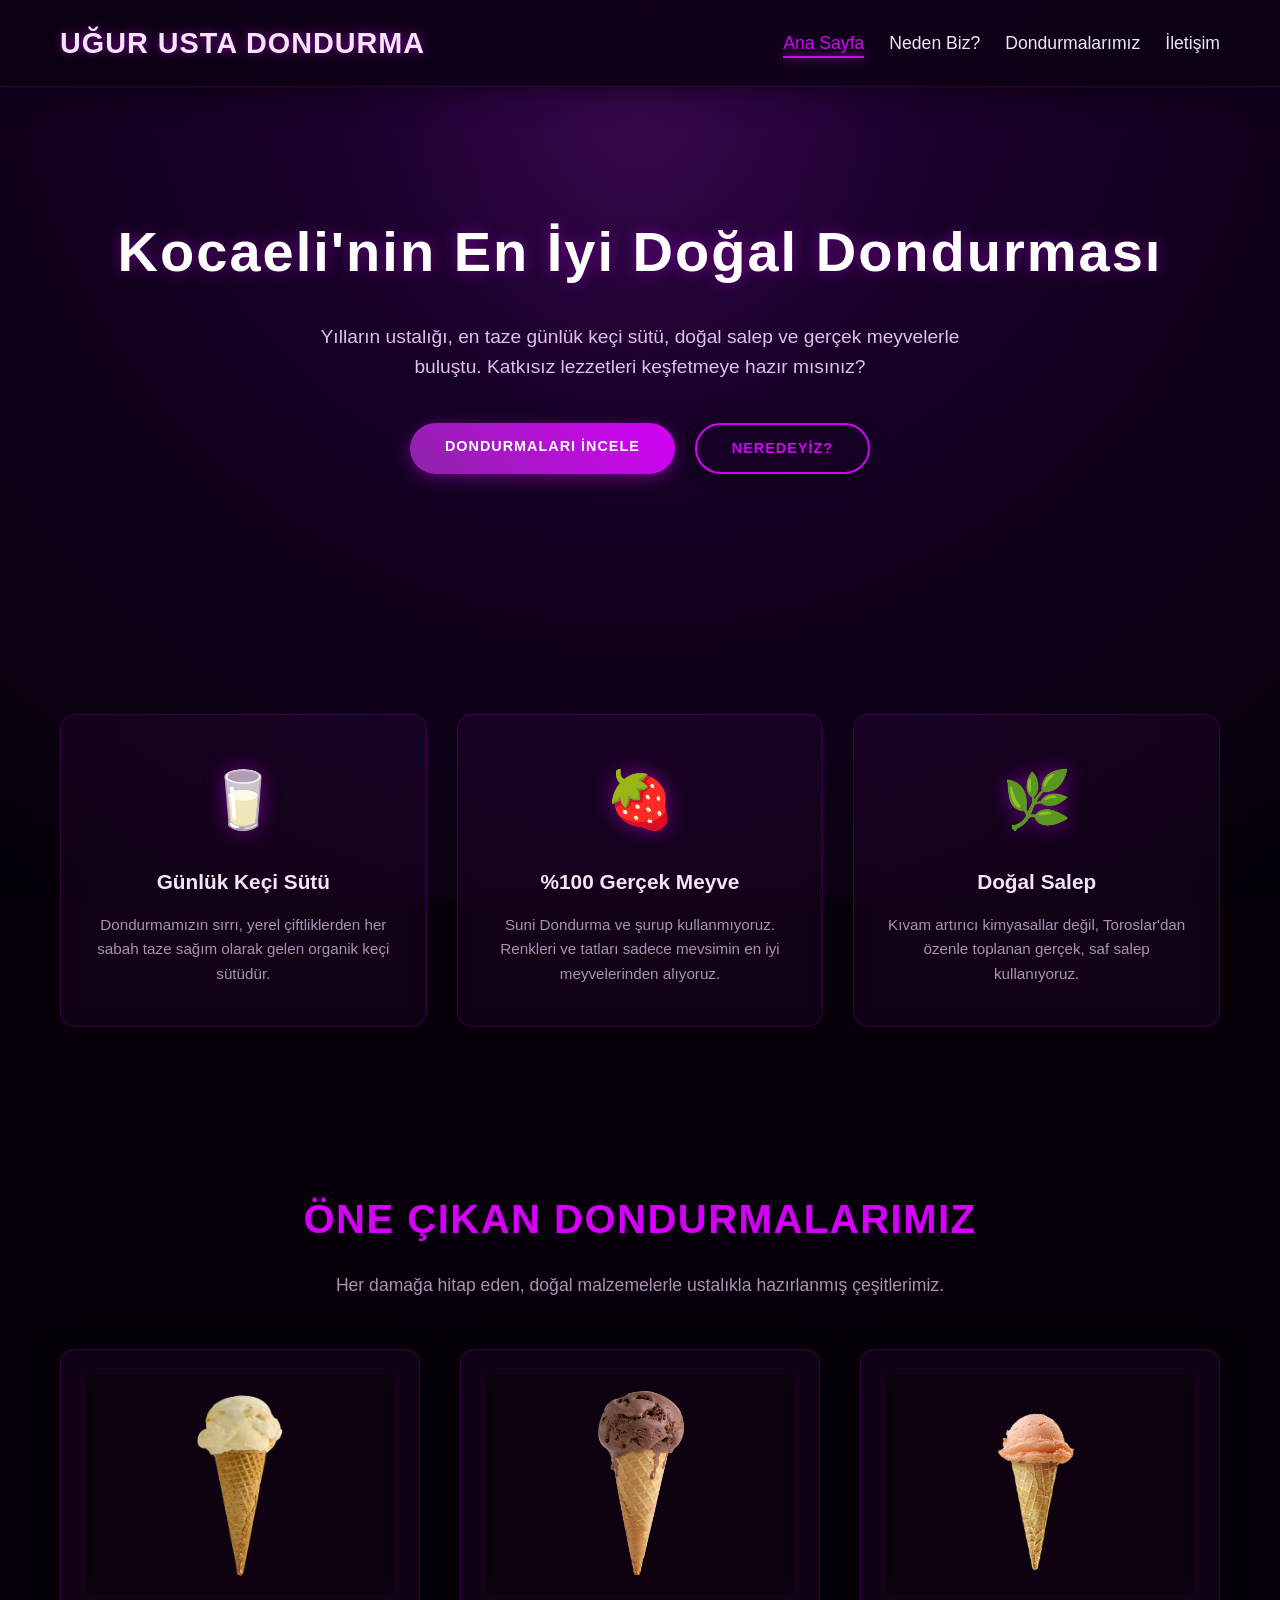
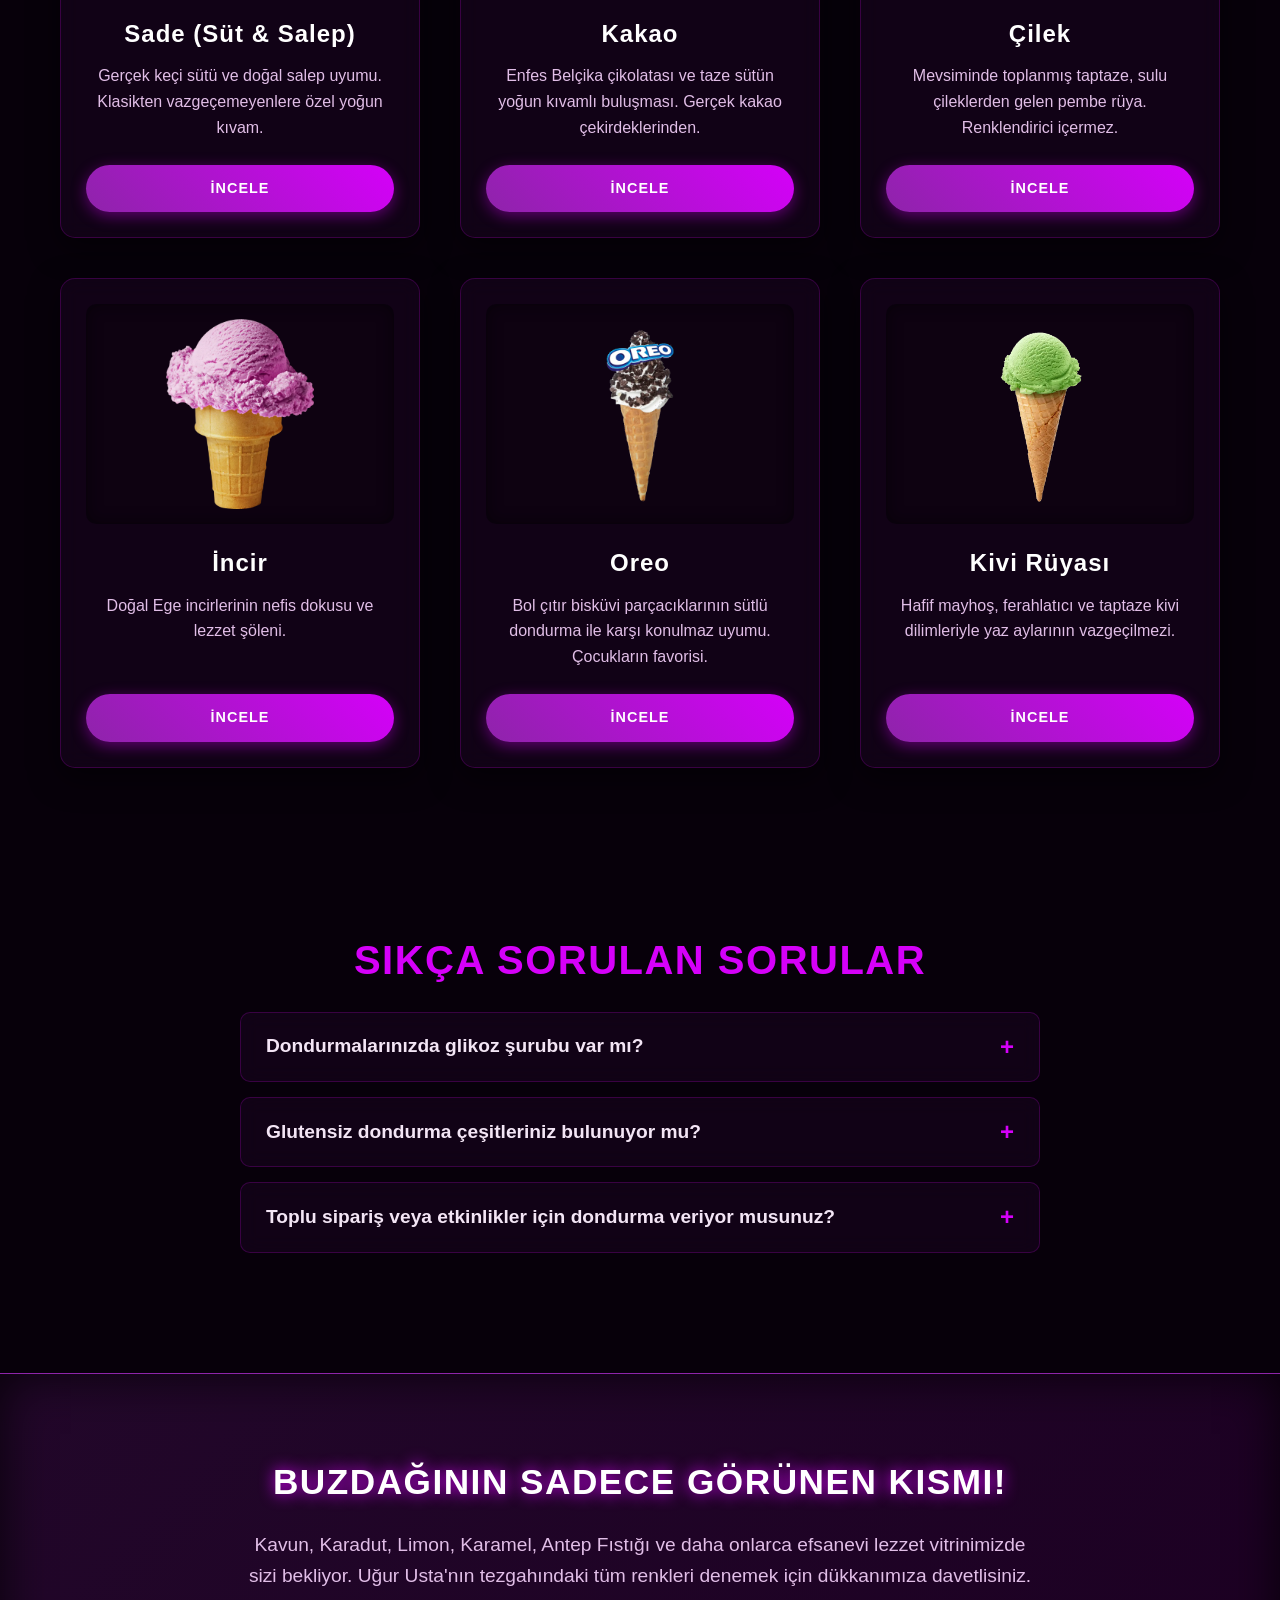
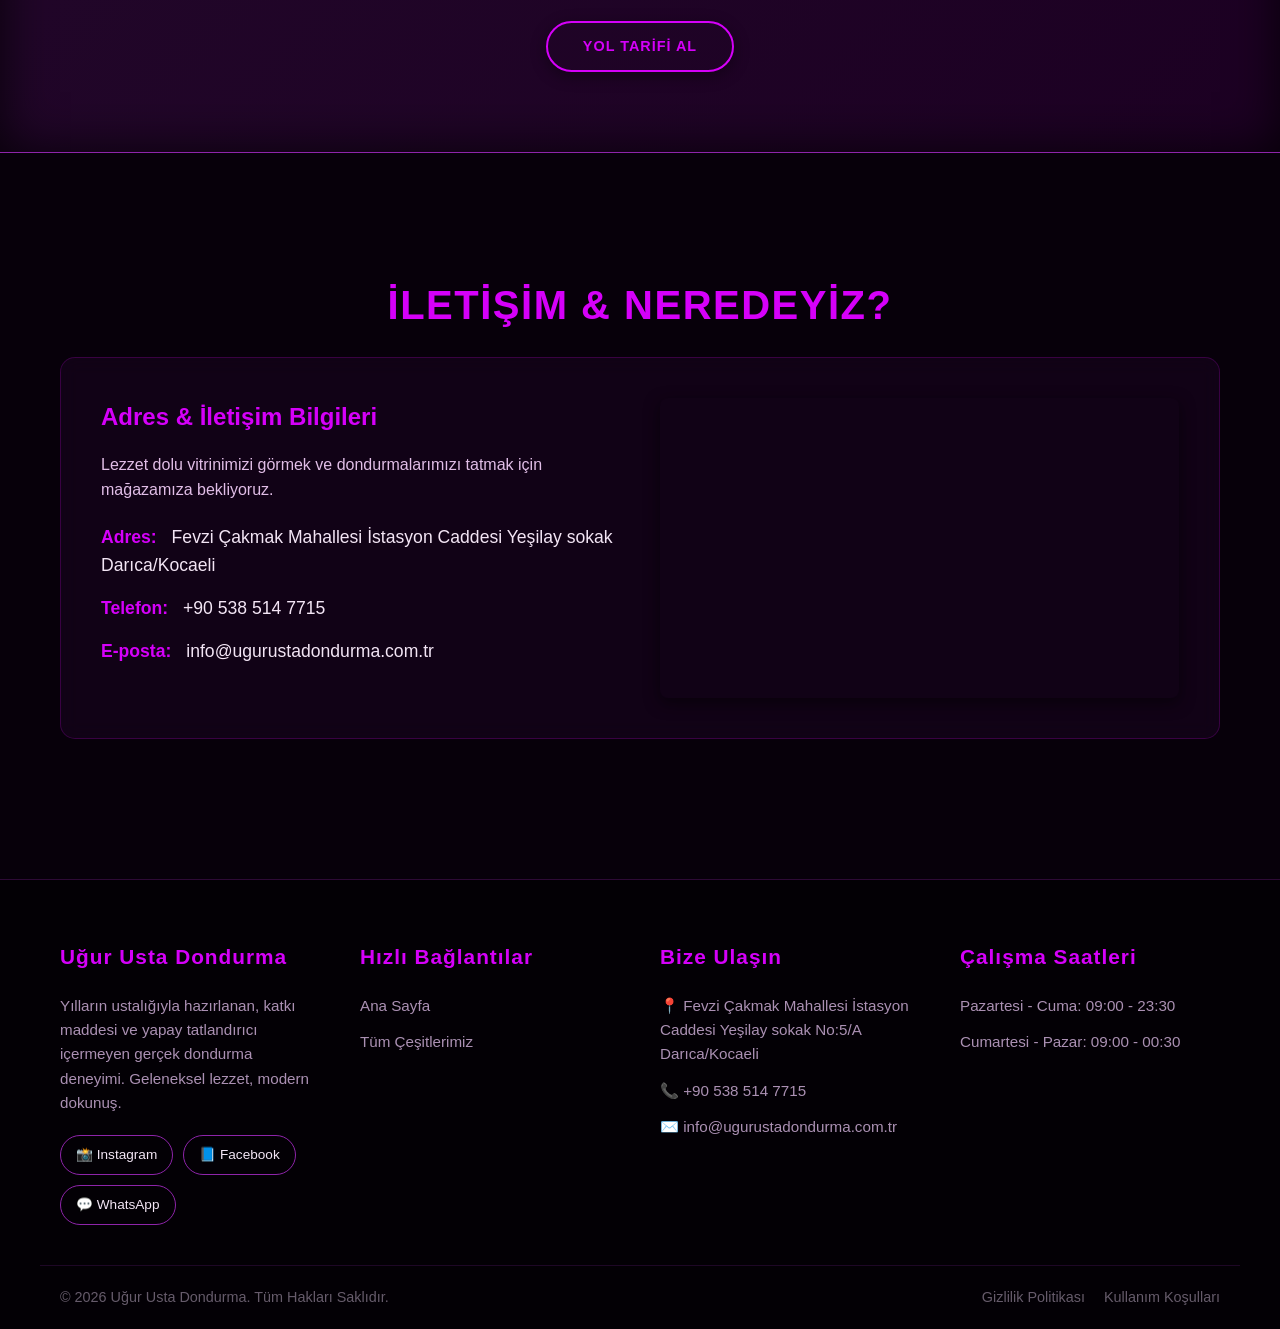
==== commit 16bd657d: "Fix HTML encoding issues in index.html" ====
--- a/index.html
+++ b/index.html
@@ -65,7 +65,7 @@
                 <ul>
                     <li><a href="index.html" aria-current="page">Ana Sayfa</a></li>
                     <li><a href="#neden-biz">Neden Biz?</a></li>
-                    <li><a href="#aromalar">Aromalarımız</a></li>
+                    <li><a href="#Dondurmalar">Dondurmalarımız</a></li>
                     <li><a href="#iletisim">İletişim</a></li>
                 </ul>
             </nav>
@@ -78,7 +78,7 @@
                 <h1>Kocaeli'nin En İyi Doğal Dondurması</h1>
                 <p class="hero-subtitle">Yılların ustalığı, en taze günlük keçi sütü, doğal salep ve gerçek meyvelerle buluştu. Katkısız lezzetleri keşfetmeye hazır mısınız?</p>
                 <div class="hero-buttons">
-                    <a href="#aromalar" class="btn btn-primary">Aromaları İncele</a>
+                    <a href="#Dondurmalar" class="btn btn-primary">Dondurmaları İncele</a>
                     <a href="#iletisim" class="btn btn-secondary">Neredeyiz?</a>
                 </div>
             </div>
@@ -95,7 +95,7 @@
                     <div class="feature-box">
                         <span class="feature-icon">🍓</span>
                         <h3>%100 Gerçek Meyve</h3>
-                        <p>Suni aroma ve şurup kullanmıyoruz. Renkleri ve tatları sadece mevsimin en iyi meyvelerinden alıyoruz.</p>
+                        <p>Suni Dondurma ve şurup kullanmıyoruz. Renkleri ve tatları sadece mevsimin en iyi meyvelerinden alıyoruz.</p>
                     </div>
                     <div class="feature-box">
                         <span class="feature-icon">🌿</span>
@@ -106,9 +106,9 @@
             </div>
         </section>
 
-        <section id="aromalar" class="flavors-section">
-            <div class="container">
-                <h2>Öne Çıkan Aromalarımız</h2>
+        <section id="Dondurmalar" class="flavors-section">
+            <div class="container">
+                <h2>Öne Çıkan Dondurmalarımız</h2>
                 <p class="section-desc">Her damağa hitap eden, doğal malzemelerle ustalıkla hazırlanmış çeşitlerimiz.</p>
                 
                 <div class="cards-grid">
@@ -234,7 +234,7 @@
                 <h4>Hızlı Bağlantılar</h4>
                 <ul>
                     <li><a href="index.html">Ana Sayfa</a></li>
-                    <li><a href="#aromalar">Tüm Çeşitlerimiz</a></li>
+                    <li><a href="#Dondurmalar">Tüm Çeşitlerimiz</a></li>
                 </ul>
             </div>
 
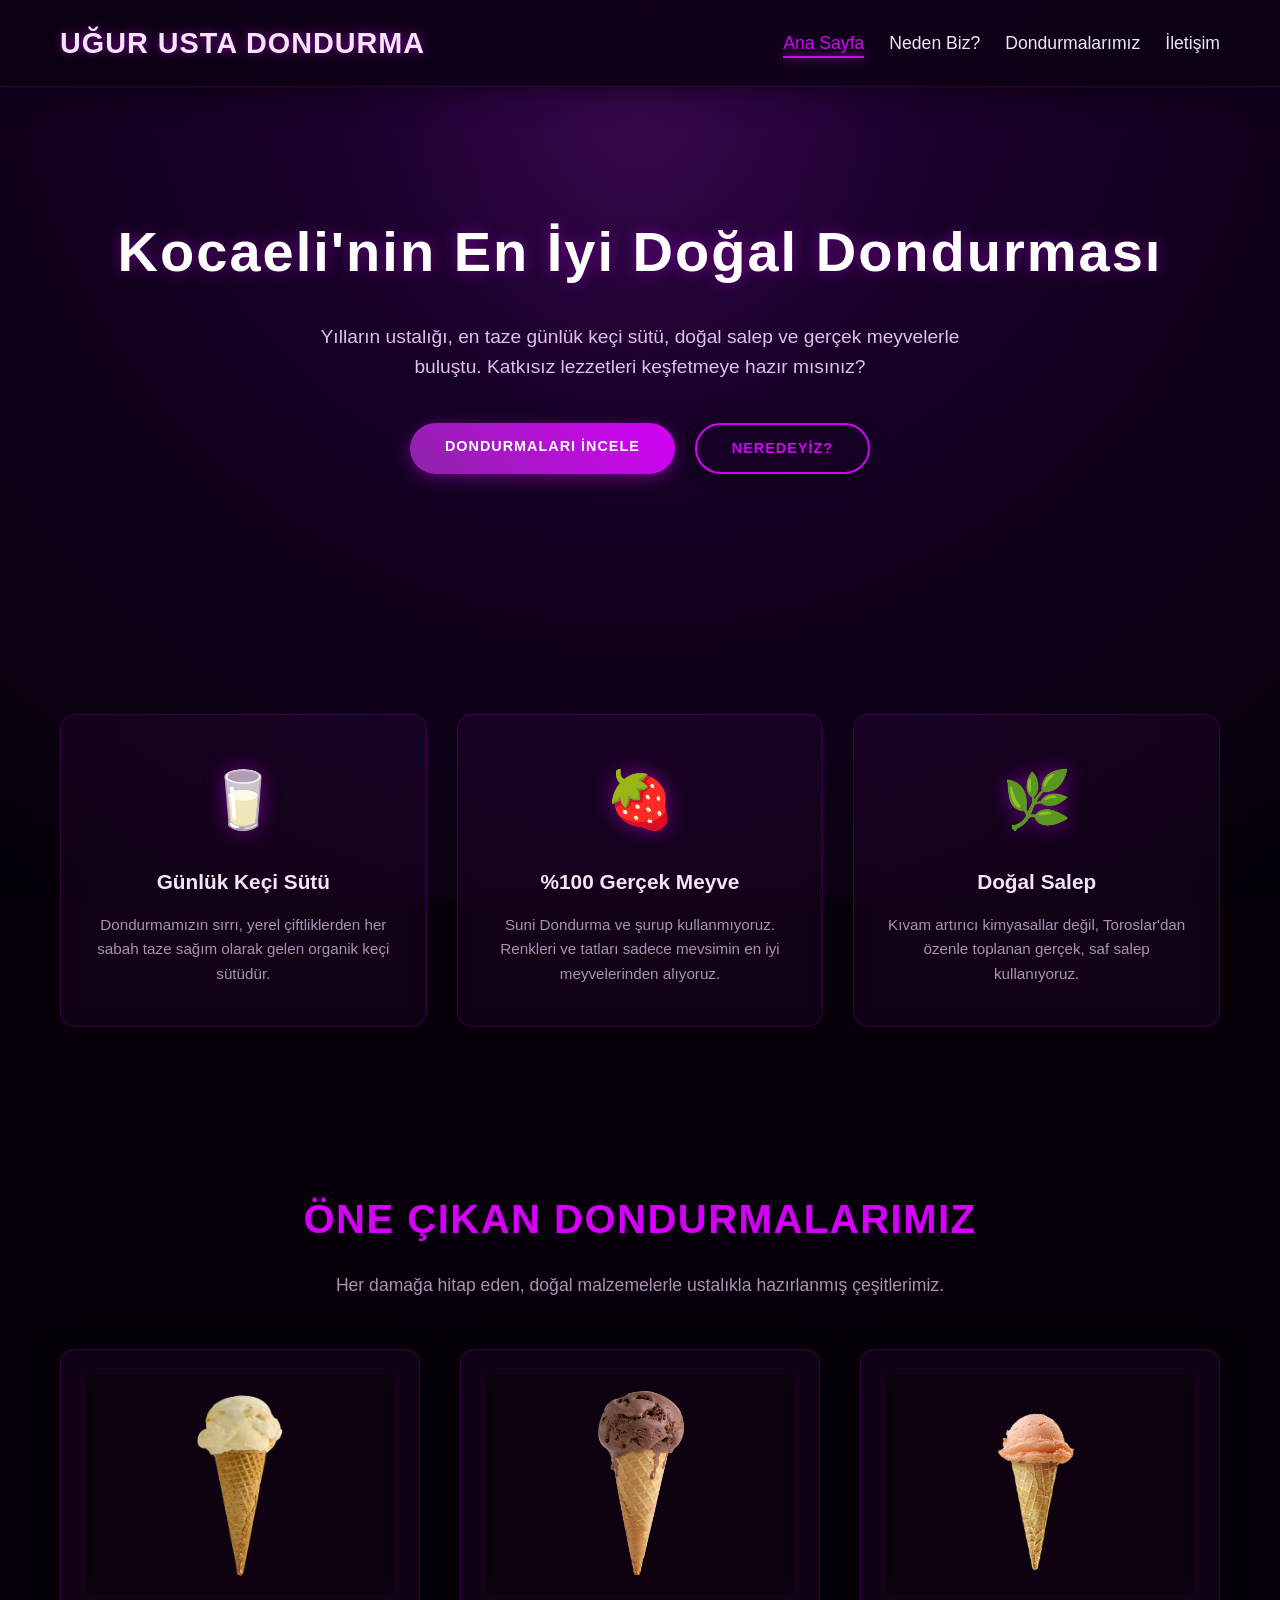
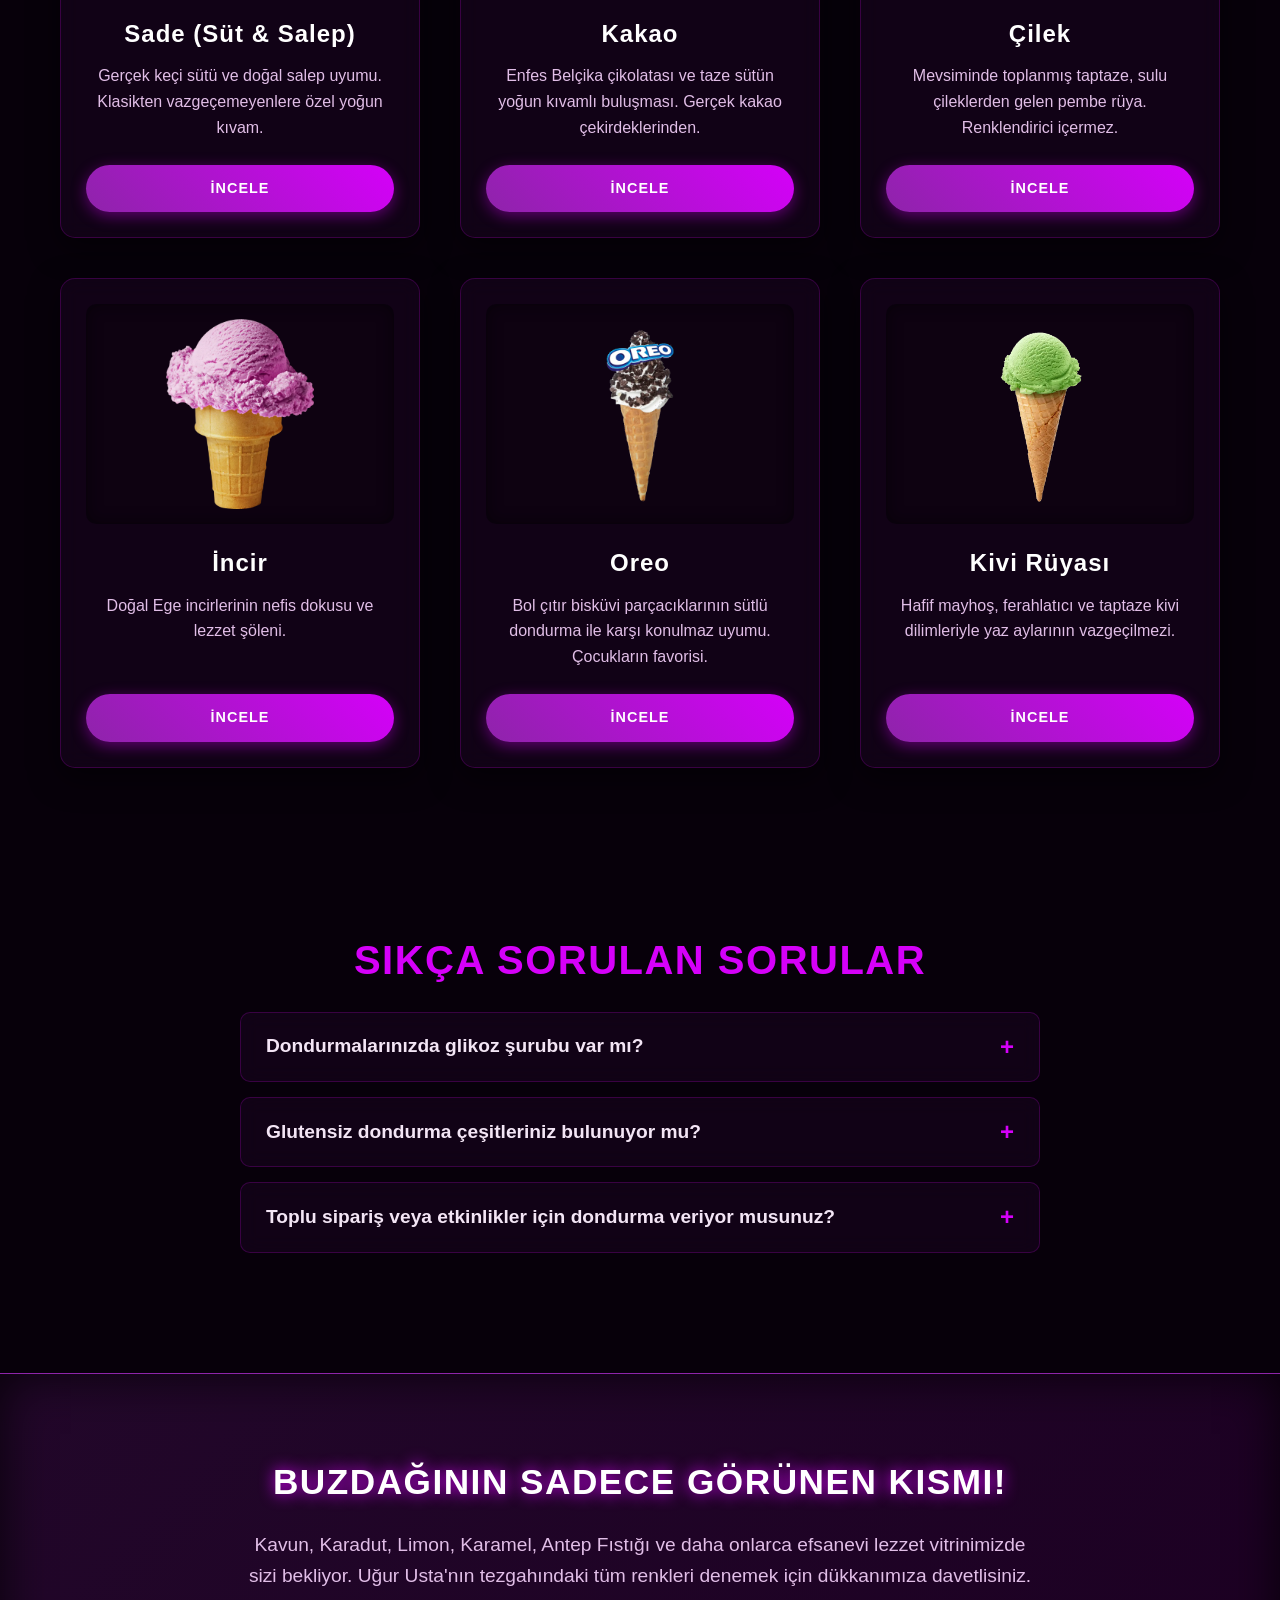
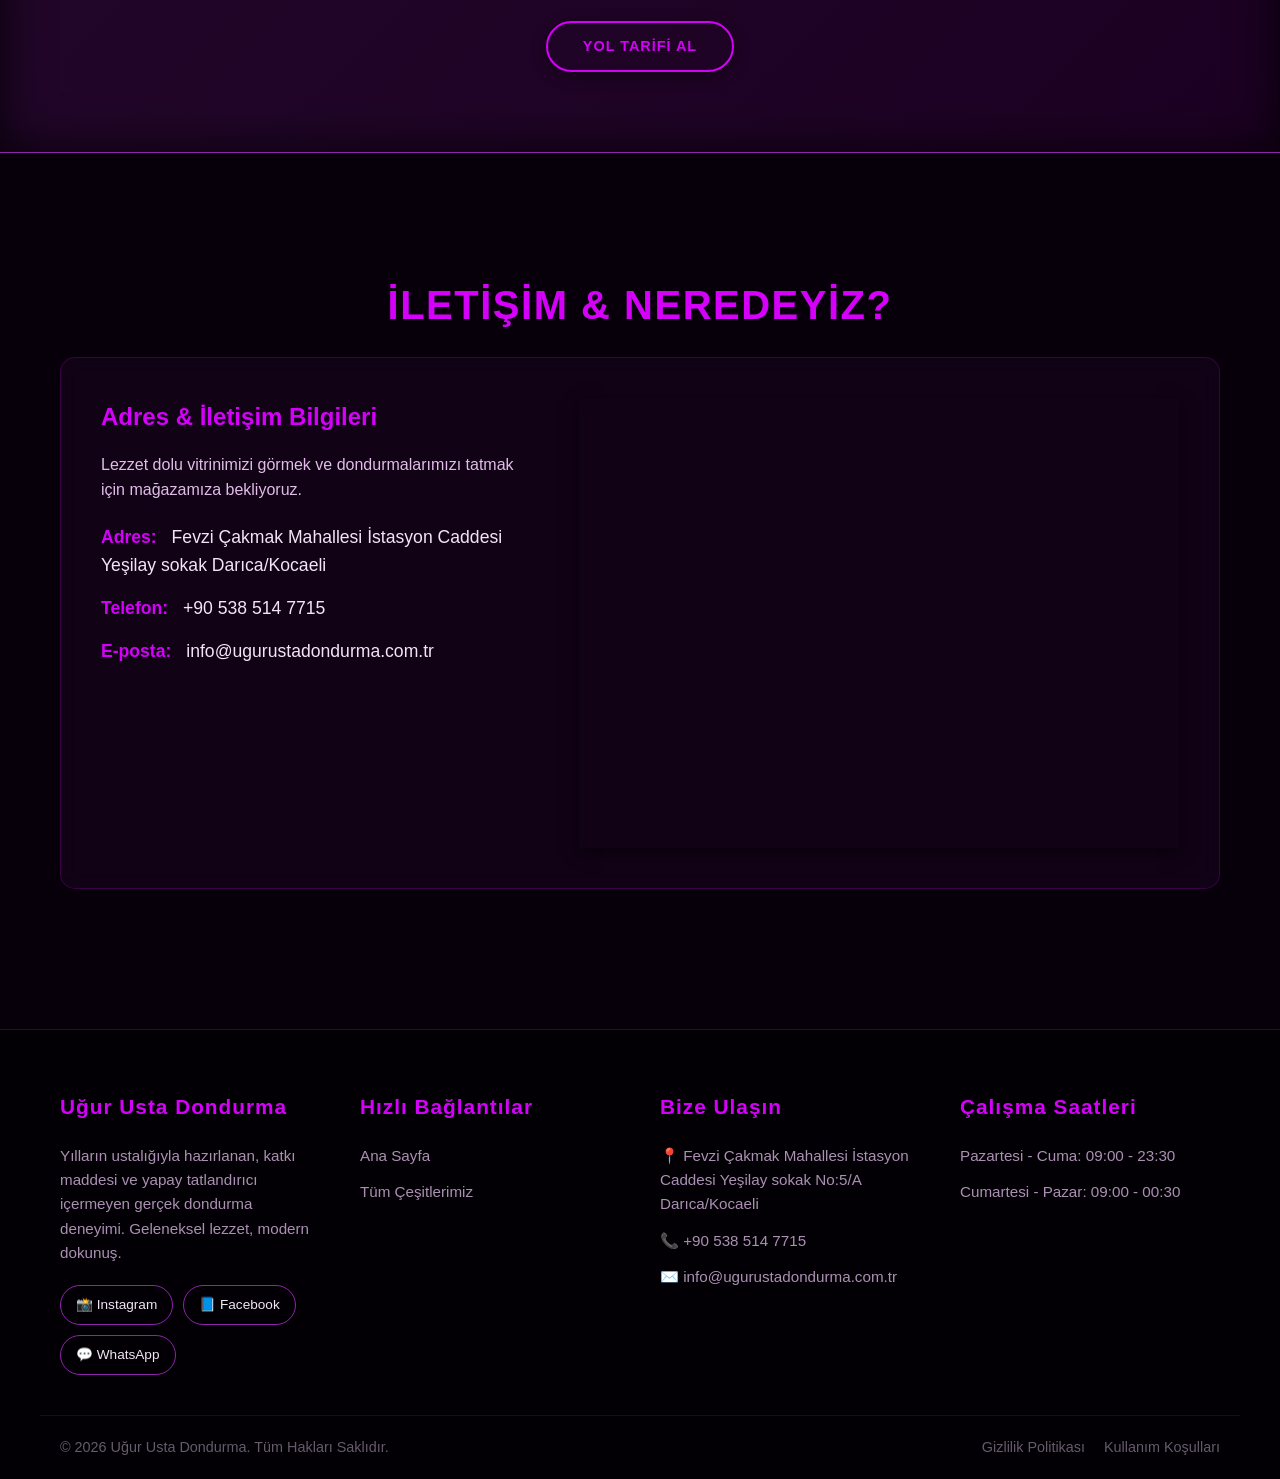
==== commit ee15027d: "Fix HTML encoding issues in index.html" ====
--- a/index.html
+++ b/index.html
@@ -202,7 +202,7 @@
                     </div>
                     <div class="map-box">
                         <iframe 
-                            src="https://www.google.com/maps/embed?pb=!1m14!1m8!1m3!1d3021.2089168058633!2d29.4077728!3d40.779421!3m2!1i1024!2i768!4f13.1!3m3!1m2!1s0x14cadff3a383a0cb%3A0x84a799257d829429!2zRmV2emkgw4dha21haywgWWXFn2lsYXkgU2suIE5vOjUgRDphLCA0MTcwMCBEYXLEsWNhL0tvY2FlbGk!5e0!3m2!1str!2str!4v1781913267335!5m2!1str!2str" 
+                            src="https://www.google.com/maps/embed?pb=!1m24!1m8!1m3!1d157.5993571012814!2d29.410222670688263!3d40.779901739037456!3m2!1i1024!2i768!4f13.1!4m13!3e6!4m5!1s0x14cadfe51143c24b%3A0x8af413df3e4a11d5!2s41700%20Dar%C4%B1ca%2FKocaeli%2C%20Fevzi%20%C3%87akmak!3m2!1d40.7755115!2d29.4092257!4m5!1s0x14cadff3a383a0cb%3A0x99b24312d9184817!2zWWXFn2lsYXkgU2suIE5vOjUsIEZldnppIMOHYWttYWssIDQxNzAwIERhcsSxY2EvS29jYWVsaQ!3m2!1d40.779417099999996!2d29.4103477!5e1!3m2!1str!2str!4v1781964917271!5m2!1str!2str" width="600" height="450" style="border:0;" allowfullscreen="" loading="lazy" referrerpolicy="no-referrer-when-downgrade" 
                             width="100%" 
                             height="300" 
                             style="border:0; border-radius: 8px;" 
